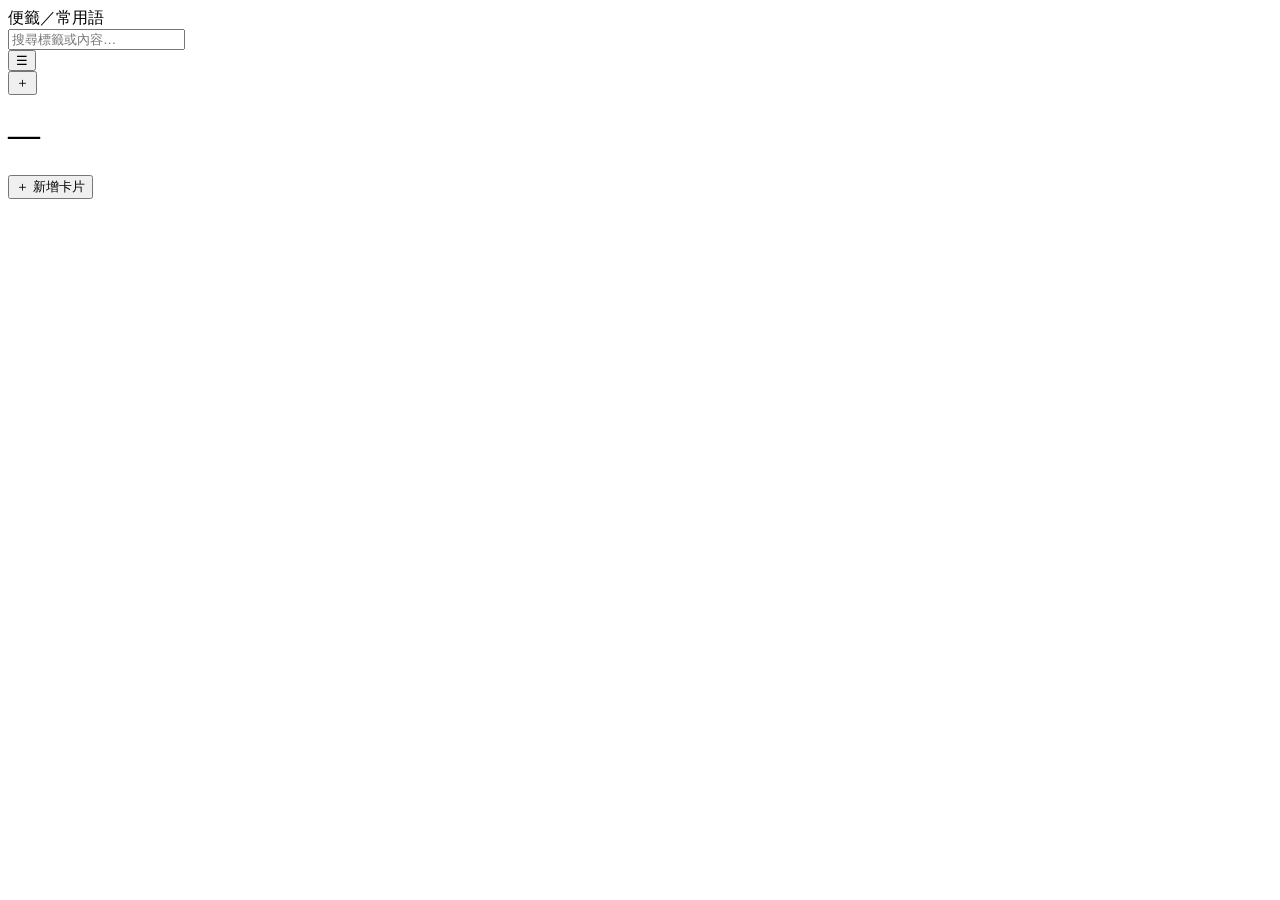
==== index.html @ 1c54cd92 "Upload website homepage" ====
<!DOCTYPE html>
<html lang="zh-Hant">
<head>
<meta charset="UTF-8">
<meta name="viewport" content="width=device-width, initial-scale=1.0">
<title>便籤／常用語工具</title>
<link rel="stylesheet" href="css/style.css">
</head>
<body>

<div id="app">

  <!-- 頂部列 -->
  <header id="topbar">
    <div class="brand" id="appTitle" title="點擊可改名">便籤／常用語</div>
    <input type="search" id="searchBox" placeholder="搜尋標籤或內容…" autocomplete="off">
    <div class="spacer"></div>
    <button class="icon-btn" id="btnMenu" title="選單">☰</button>
  </header>

  <div id="body">

    <!-- 左側分類側欄 -->
    <nav id="sidebar">
      <div id="categoryList"></div>
      <button class="cat-add" id="btnAddCategory" title="新增分類">＋</button>
    </nav>

    <!-- 卡片區 -->
    <main id="content">
      <div id="contentHeader">
        <h1 id="currentCategoryName">—</h1>
        <button class="btn-primary" id="btnAddTab">＋ 新增卡片</button>
      </div>
      <div id="cardGrid"></div>
      <div id="emptyHint" class="empty-hint" hidden>
        這個分類還沒有卡片。點右上角「＋ 新增卡片」開始。
      </div>
    </main>

  </div>
</div>

<!-- 複製成功的浮動提示 -->
<div id="toast" hidden></div>

<!-- 通用彈窗 -->
<div id="modalBackdrop" hidden>
  <div id="modal">
    <div id="modalTitle"></div>
    <div id="modalBody"></div>
    <div id="modalFooter"></div>
  </div>
</div>

<!-- ☰ 選單 -->
<div id="menuPanel" hidden>
  <button data-act="export">匯出資料</button>
  <button data-act="import">匯入資料</button>
  <hr>
  <button data-act="rename">修改標題</button>
  <button data-act="about">關於／說明</button>
</div>

<input type="file" id="importFile" accept=".json,application/json" hidden>

<script src="js/data.js"></script>
<script src="js/vault.js"></script>
<script src="js/clipboard.js"></script>
<script src="js/tabs.js"></script>
<script src="js/app.js"></script>
</body>
</html>
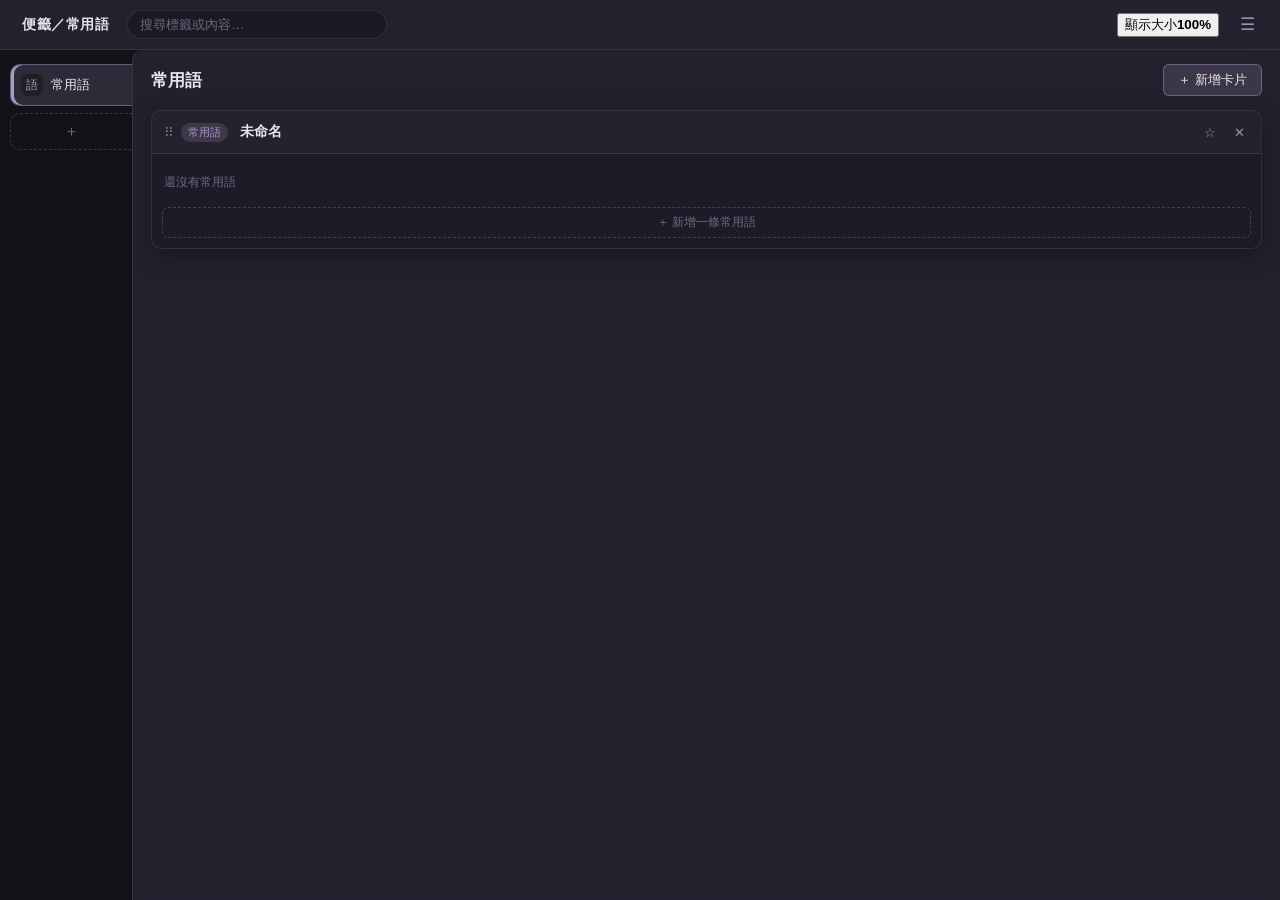
==== commit f92ccd58: "Upload homepage and documentation from 260921b" ====
--- a/index.html
+++ b/index.html
@@ -15,6 +15,10 @@
     <div class="brand" id="appTitle" title="點擊可改名">便籤／常用語</div>
     <input type="search" id="searchBox" placeholder="搜尋標籤或內容…" autocomplete="off">
     <div class="spacer"></div>
+    <!-- 顯示大小：平常只有一顆膠囊，點開才列出級距 -->
+    <button class="zoom-one" id="btnZoom" title="整個畫面的顯示大小">
+      <span>顯示大小</span><b id="zoomVal">100%</b>
+    </button>
     <button class="icon-btn" id="btnMenu" title="選單">☰</button>
   </header>
 
@@ -53,13 +57,25 @@
   </div>
 </div>
 
+<!-- 顯示大小的級距選單 -->
+<div id="zoomPanel" hidden></div>
+
 <!-- ☰ 選單 -->
 <div id="menuPanel" hidden>
   <button data-act="export">匯出資料</button>
   <button data-act="import">匯入資料</button>
   <hr>
+  <button data-act="trash">最近刪除</button>
+  <hr>
+  <button data-act="appearance">外觀</button>
   <button data-act="rename">修改標題</button>
   <button data-act="about">關於／說明</button>
+  <hr>
+  <!-- 瀏覽器儲存空間。收在選單裡：平常不佔畫面，但真的滿了要做的事就在旁邊 -->
+  <div id="menuQuota">
+    <div id="menuQuotaText"></div>
+    <div class="qbar"><div class="qbar-fill" id="menuQuotaFill"></div></div>
+  </div>
 </div>
 
 <input type="file" id="importFile" accept=".json,application/json" hidden>
@@ -68,6 +84,8 @@
 <script src="js/vault.js"></script>
 <script src="js/clipboard.js"></script>
 <script src="js/tabs.js"></script>
+<script src="js/theme.js"></script>
+<script src="js/pip.js"></script>
 <script src="js/app.js"></script>
 </body>
 </html>
--- a/css/style.css
+++ b/css/style.css
@@ -0,0 +1,943 @@
+/* ============================================================
+   便籤／常用語工具 — 樣式
+   沿用桌面版的暗色毛玻璃方向與莫蘭迪薰衣草紫強調色。
+   所有顏色集中在這裡的變數，之後要換色只改這一段就好。
+   ============================================================ */
+
+:root {
+  --bg:            #1b1922;
+  --bg-deep:       #141219;
+  --panel:         rgba(44, 40, 56, 0.72);
+  --panel-solid:   #2c2838;
+  --panel-hover:   rgba(58, 53, 74, 0.85);
+  --border:        rgba(255, 255, 255, 0.09);
+  --border-strong: rgba(255, 255, 255, 0.16);
+
+  --text:          #e8e5ef;
+  --text-dim:      #9a94ab;
+  --text-faint:    #6f6980;
+
+  --accent:        #a99bc9;   /* 莫蘭迪薰衣草紫 */
+  --accent-soft:   rgba(169, 155, 201, 0.18);
+  --accent-line:   rgba(169, 155, 201, 0.45);
+  --danger:        #c98b8b;
+  --ok:            #8fbfa4;
+
+  --radius:        10px;
+  --radius-sm:     6px;
+  --shadow:        0 6px 24px rgba(0, 0, 0, 0.35);
+}
+
+* { box-sizing: border-box; }
+
+/* HTML 的 hidden 屬性只是瀏覽器預設樣式表裡的 display:none，
+   底下任何自己寫的 display 規則都會蓋掉它（例如 #modalBackdrop 的 display:grid），
+   結果就是元素明明有 hidden 卻照樣顯示出來。這條把它拉回來，
+   之後新增元件時也不必再擔心這個坑。 */
+[hidden] { display: none !important; }
+
+html, body {
+  height: 100%;
+  margin: 0;
+  background: var(--bg-deep);
+  color: var(--text);
+  font-family: "Microsoft JhengHei UI", "Microsoft JhengHei", "Segoe UI", system-ui, sans-serif;
+  font-size: 14px;
+  overflow: hidden;
+}
+
+/* 淡淡的漸層底，讓毛玻璃有東西可以透 */
+body::before {
+  content: "";
+  position: fixed;
+  inset: 0;
+  background:
+    radial-gradient(circle at 15% 10%, rgba(169,155,201,0.13), transparent 45%),
+    radial-gradient(circle at 85% 85%, rgba(140,165,190,0.10), transparent 45%),
+    var(--bg);
+  z-index: -1;
+}
+
+#app { height: 100%; display: flex; flex-direction: column; }
+
+/* ---------- 頂部列 ---------- */
+#topbar {
+  display: flex;
+  align-items: center;
+  gap: 12px;
+  padding: 10px 16px;
+  background: var(--panel);
+  backdrop-filter: blur(14px);
+  -webkit-backdrop-filter: blur(14px);
+  border-bottom: 1px solid var(--border);
+  flex: 0 0 auto;
+}
+
+.brand {
+  font-weight: 600;
+  letter-spacing: 0.5px;
+  cursor: pointer;
+  padding: 3px 6px;
+  border-radius: var(--radius-sm);
+}
+.brand:hover { background: var(--accent-soft); }
+
+.spacer { flex: 1; }
+
+#searchBox {
+  width: 260px;
+  padding: 6px 12px;
+  border-radius: 999px;
+  border: 1px solid var(--border);
+  background: rgba(0,0,0,0.22);
+  color: var(--text);
+  outline: none;
+}
+#searchBox:focus { border-color: var(--accent-line); }
+#searchBox::placeholder { color: var(--text-faint); }
+
+.icon-btn {
+  background: transparent;
+  border: none;
+  color: var(--text-dim);
+  font-size: 17px;
+  cursor: pointer;
+  padding: 4px 9px;
+  border-radius: var(--radius-sm);
+}
+.icon-btn:hover { background: var(--accent-soft); color: var(--text); }
+
+/* ---------- 主體 ---------- */
+#body { flex: 1; display: flex; min-height: 0; }
+
+/* ---------- 側欄 ---------- */
+#sidebar {
+  width: 132px;
+  flex: 0 0 132px;
+  padding: 14px 0 14px 10px;
+  display: flex;
+  flex-direction: column;
+  gap: 7px;
+  overflow-y: auto;
+}
+
+/* 分類貼紙：只有左側圓角，沿用桌面版的視覺語言 */
+.cat {
+  display: flex;
+  align-items: center;
+  gap: 8px;
+  padding: 9px 10px;
+  background: var(--panel);
+  border: 1px solid var(--border);
+  border-right: none;
+  border-radius: var(--radius) 0 0 var(--radius);
+  cursor: pointer;
+  user-select: none;
+  color: var(--text-dim);
+  position: relative;
+}
+.cat:hover { background: var(--panel-hover); color: var(--text); }
+.cat.active {
+  background: var(--accent-soft);
+  border-color: var(--accent-line);
+  border-right: none;
+  color: var(--text);
+  box-shadow: inset 3px 0 0 var(--accent);
+}
+.cat .short {
+  width: 22px; height: 22px;
+  flex: 0 0 22px;
+  display: grid; place-items: center;
+  background: rgba(0,0,0,0.28);
+  border-radius: var(--radius-sm);
+  font-size: 12px;
+  color: var(--accent);
+}
+.cat .name {
+  flex: 1;
+  white-space: nowrap;
+  overflow: hidden;
+  text-overflow: ellipsis;
+  font-size: 13px;
+}
+.cat .more {
+  opacity: 0;
+  color: var(--text-faint);
+  padding: 0 2px;
+  font-size: 15px;
+}
+.cat:hover .more { opacity: 1; }
+.cat.dragging { opacity: 0.4; }
+.cat.drop-target { box-shadow: inset 0 3px 0 var(--accent); }
+
+.cat-add {
+  margin-right: 0;
+  padding: 8px;
+  background: transparent;
+  border: 1px dashed var(--border-strong);
+  border-right: none;
+  border-radius: var(--radius) 0 0 var(--radius);
+  color: var(--text-faint);
+  cursor: pointer;
+  font-size: 15px;
+}
+.cat-add:hover { color: var(--accent); border-color: var(--accent-line); }
+
+/* ---------- 內容區 ---------- */
+#content {
+  flex: 1;
+  min-width: 0;
+  padding: 14px 18px 24px;
+  overflow-y: auto;
+  background: var(--panel);
+  backdrop-filter: blur(10px);
+  -webkit-backdrop-filter: blur(10px);
+  border-left: 1px solid var(--border);
+  border-top-left-radius: var(--radius);
+}
+
+#contentHeader {
+  display: flex;
+  align-items: center;
+  gap: 14px;
+  margin-bottom: 14px;
+}
+#currentCategoryName {
+  font-size: 17px;
+  font-weight: 600;
+  margin: 0;
+  flex: 1;
+}
+
+.btn-primary {
+  background: var(--accent-soft);
+  border: 1px solid var(--accent-line);
+  color: var(--text);
+  padding: 6px 14px;
+  border-radius: var(--radius-sm);
+  cursor: pointer;
+  font-size: 13px;
+}
+.btn-primary:hover { background: rgba(169,155,201,0.3); }
+
+.btn-plain {
+  background: transparent;
+  border: 1px solid var(--border-strong);
+  color: var(--text-dim);
+  padding: 6px 14px;
+  border-radius: var(--radius-sm);
+  cursor: pointer;
+  font-size: 13px;
+}
+.btn-plain:hover { color: var(--text); border-color: var(--accent-line); }
+
+.btn-danger {
+  background: rgba(201,139,139,0.15);
+  border: 1px solid rgba(201,139,139,0.4);
+  color: #e0b3b3;
+  padding: 6px 14px;
+  border-radius: var(--radius-sm);
+  cursor: pointer;
+  font-size: 13px;
+}
+.btn-danger:hover { background: rgba(201,139,139,0.28); }
+
+.empty-hint {
+  color: var(--text-faint);
+  padding: 40px 0;
+  text-align: center;
+}
+
+/* ---------- 卡片網格 ---------- */
+#cardGrid {
+  display: grid;
+  grid-template-columns: repeat(auto-fill, minmax(330px, 1fr));
+  gap: 14px;
+  align-items: start;
+}
+
+.card {
+  background: rgba(30, 27, 39, 0.72);
+  border: 1px solid var(--border);
+  border-radius: var(--radius);
+  overflow: hidden;
+  box-shadow: var(--shadow);
+}
+.card-head {
+  display: flex;
+  align-items: center;
+  gap: 6px;
+  padding: 8px 10px;
+  border-bottom: 1px solid var(--border);
+  background: rgba(255,255,255,0.03);
+}
+.card-type {
+  font-size: 11px;
+  color: var(--accent);
+  background: var(--accent-soft);
+  padding: 2px 7px;
+  border-radius: 999px;
+  flex: 0 0 auto;
+}
+.card-title {
+  flex: 1;
+  font-weight: 600;
+  font-size: 13.5px;
+  padding: 2px 4px;
+  border-radius: 4px;
+  cursor: text;
+  white-space: nowrap;
+  overflow: hidden;
+  text-overflow: ellipsis;
+}
+.card-title:hover { background: rgba(255,255,255,0.06); }
+.card-head .icon-btn { font-size: 13px; padding: 2px 6px; }
+.card-body { padding: 10px; }
+
+/* 看起來像文字，點下去就能改 */
+.editable {
+  padding: 4px 6px;
+  border-radius: 4px;
+  cursor: text;
+  white-space: pre-wrap;
+  word-break: break-word;
+  min-height: 20px;
+}
+.editable:hover { background: rgba(255,255,255,0.06); }
+.editable.placeholder { color: var(--text-faint); }
+
+textarea.inline-edit, input.inline-edit {
+  width: 100%;
+  background: rgba(0,0,0,0.3);
+  border: 1px solid var(--accent-line);
+  border-radius: 4px;
+  color: var(--text);
+  padding: 4px 6px;
+  font: inherit;
+  outline: none;
+  resize: vertical;
+}
+
+/* ---------- 常用語：試算表式版面 ---------- */
+
+/* 常用語卡片橫跨整個網格，內容才有地方完整呈現 */
+.card-wide { grid-column: 1 / -1; }
+
+/* 標題列與資料列共用同一組欄寬定義。
+   原本兩邊各自用 flex 搭 flex-basis，只要有一邊的 border 或 padding 差一點點
+   欄位就會對不齊；改成 grid 之後對齊是版面規則保證的，不靠兩邊寫得一模一樣。 */
+.qp-head,
+.qp-row {
+  display: grid;
+  grid-template-columns: 18px 54px 200px 1fr 90px;
+  gap: 12px;
+  align-items: start;
+  padding: 8px 10px;
+  border: 1px solid transparent;
+}
+
+.qp-head {
+  font-size: 11px;
+  color: var(--text-faint);
+  border-bottom-color: var(--border);
+  padding-bottom: 6px;
+  margin-bottom: 2px;
+  cursor: default;
+}
+
+.qp-row {
+  border-radius: var(--radius-sm);
+  border-bottom-color: var(--border);
+  cursor: pointer;
+  transition: background 0.12s;
+}
+.qp-row:hover { background: rgba(255,255,255,0.055); border-color: var(--border); }
+.qp-row.copied {
+  background: rgba(143,191,164,0.22);
+  border-color: rgba(143,191,164,0.5);
+}
+
+/* 標籤欄：固定寬度，像試算表的 A 欄 */
+.qp-label {
+  font-size: 13px;
+  font-weight: 600;
+  color: var(--text);
+  word-break: break-word;
+  border-right: 1px solid var(--border);
+  padding-right: 12px;
+}
+.qp-head .qp-label { font-weight: 400; font-size: 11px; color: var(--text-faint); }
+
+/* 內容欄：吃掉剩下的全部寬度 */
+.qp-content {
+  min-width: 0;
+  font-size: 13px;
+  color: var(--text-dim);
+  white-space: pre-wrap;
+  word-break: break-word;
+  line-height: 1.6;
+  max-height: 3.2em;      /* 大約兩行，超出的部分用展開鈕看 */
+  overflow: hidden;
+}
+.qp-head .qp-content { font-size: 11px; color: var(--text-faint); max-height: none; }
+.qp-row.expanded .qp-content { max-height: none; }
+
+.qp-label.placeholder,
+.qp-content.placeholder { color: var(--text-faint); font-weight: 400; }
+
+.qp-actions,
+.qp-actions-space {
+  display: flex;
+  justify-content: flex-end;
+  gap: 2px;
+}
+
+.row-hint {
+  color: var(--text-faint);
+  padding: 10px 2px;
+  font-size: 12px;
+}
+
+.row-add {
+  width: 100%;
+  margin-top: 6px;
+  padding: 6px;
+  background: transparent;
+  border: 1px dashed var(--border-strong);
+  border-radius: var(--radius-sm);
+  color: var(--text-faint);
+  cursor: pointer;
+  font-size: 12px;
+}
+.row-add:hover { color: var(--accent); border-color: var(--accent-line); }
+
+/* ---------- 待辦 ---------- */
+.todo-row { display: flex; align-items: flex-start; gap: 8px; padding: 4px 2px; }
+.todo-row input[type=checkbox] { margin-top: 4px; accent-color: var(--accent); }
+.todo-row .editable { flex: 1; }
+.todo-row.done .editable { text-decoration: line-through; color: var(--text-faint); }
+
+/* ---------- 連結 ---------- */
+.link-row { display: flex; align-items: center; gap: 8px; padding: 4px 2px; }
+.link-row a {
+  color: var(--accent);
+  text-decoration: none;
+  flex: 1;
+  overflow: hidden;
+  text-overflow: ellipsis;
+  white-space: nowrap;
+}
+.link-row a:hover { text-decoration: underline; }
+
+/* 刪除鈕：平常不搶眼，滑過才轉紅，降低誤點機率 */
+.icon-btn.danger-btn:hover {
+  background: rgba(201,139,139,0.2);
+  color: #e6bcbc;
+}
+
+.date-picker {
+  width: 100%;
+  margin-top: 10px;
+  padding: 5px 8px;
+  background: rgba(0,0,0,0.3);
+  border: 1px solid var(--border-strong);
+  border-radius: var(--radius-sm);
+  color: var(--text);
+  font: inherit;
+  outline: none;
+}
+.date-picker:focus { border-color: var(--accent-line); }
+
+/* ---------- 倒數 ---------- */
+.countdown-days {
+  font-size: 26px;
+  font-weight: 700;
+  color: var(--accent);
+  text-align: center;
+  padding: 6px 0;
+}
+.countdown-days small { font-size: 12px; color: var(--text-dim); font-weight: 400; }
+.countdown-date { text-align: center; color: var(--text-dim); font-size: 12px; }
+.countdown-days.overdue { color: var(--danger); }
+
+/* ---------- 提示 ---------- */
+#toast {
+  position: fixed;
+  bottom: 26px;
+  left: 50%;
+  transform: translateX(-50%);
+  background: rgba(20, 18, 25, 0.95);
+  border: 1px solid var(--accent-line);
+  color: var(--text);
+  padding: 9px 20px;
+  border-radius: 999px;
+  box-shadow: var(--shadow);
+  z-index: 300;
+  font-size: 13px;
+}
+#toast.err { border-color: rgba(201,139,139,0.6); color: #e6bcbc; }
+
+/* ---------- 彈窗 ---------- */
+#modalBackdrop {
+  position: fixed;
+  inset: 0;
+  background: rgba(0,0,0,0.55);
+  display: grid;
+  place-items: center;
+  z-index: 200;
+}
+#modal {
+  width: min(440px, 90vw);
+  background: var(--panel-solid);
+  border: 1px solid var(--border-strong);
+  border-radius: var(--radius);
+  box-shadow: var(--shadow);
+  overflow: hidden;
+}
+#modalTitle {
+  padding: 13px 16px;
+  font-weight: 600;
+  border-bottom: 1px solid var(--border);
+}
+#modalBody { padding: 16px; }
+#modalBody label { display: block; margin-bottom: 5px; color: var(--text-dim); font-size: 12.5px; }
+/* 用排除法而不是逐一列出型別：原本只列 text/date/url，
+   漏掉 password 導致私人卡片的密碼欄完全沒吃到樣式（縮成預設窄框、
+   沒有下緣，又被 .field-hint 的負 margin 蓋住）。
+   只有 checkbox / radio / file 需要保留瀏覽器原生外觀。 */
+#modalBody input:not([type=checkbox]):not([type=radio]):not([type=file]),
+#modalBody textarea {
+  width: 100%;
+  padding: 7px 10px;
+  background: rgba(0,0,0,0.3);
+  border: 1px solid var(--border-strong);
+  border-radius: var(--radius-sm);
+  color: var(--text);
+  font: inherit;
+  outline: none;
+  margin-bottom: 12px;
+}
+#modalBody input:focus, #modalBody textarea:focus { border-color: var(--accent-line); }
+#modalFooter {
+  padding: 12px 16px;
+  display: flex;
+  justify-content: flex-end;
+  gap: 8px;
+  border-top: 1px solid var(--border);
+}
+
+.type-grid { display: grid; grid-template-columns: 1fr 1fr; gap: 8px; }
+.type-opt {
+  padding: 12px 10px;
+  background: rgba(0,0,0,0.22);
+  border: 1px solid var(--border-strong);
+  border-radius: var(--radius-sm);
+  cursor: pointer;
+  text-align: left;
+  color: var(--text);
+}
+.type-opt:hover { border-color: var(--accent-line); background: var(--accent-soft); }
+.type-opt small { display: block; color: var(--text-faint); font-size: 11px; margin-top: 3px; }
+.type-opt[disabled] { opacity: 0.4; cursor: not-allowed; }
+
+/* ---------- ☰ 選單 ---------- */
+#menuPanel {
+  position: fixed;
+  top: 46px;
+  right: 14px;
+  background: var(--panel-solid);
+  border: 1px solid var(--border-strong);
+  border-radius: var(--radius-sm);
+  box-shadow: var(--shadow);
+  z-index: 250;
+  padding: 5px;
+  min-width: 150px;
+}
+#menuPanel button {
+  display: block;
+  width: 100%;
+  text-align: left;
+  background: transparent;
+  border: none;
+  color: var(--text);
+  padding: 8px 12px;
+  border-radius: 4px;
+  cursor: pointer;
+  font: inherit;
+}
+#menuPanel button:hover { background: var(--accent-soft); }
+#menuPanel hr { border: none; border-top: 1px solid var(--border); margin: 4px 0; }
+
+/* ---------- 捲軸 ---------- */
+::-webkit-scrollbar { width: 9px; height: 9px; }
+::-webkit-scrollbar-track { background: transparent; }
+::-webkit-scrollbar-thumb { background: rgba(255,255,255,0.12); border-radius: 999px; }
+::-webkit-scrollbar-thumb:hover { background: rgba(169,155,201,0.4); }
+
+/* 搜尋命中 */
+mark { background: rgba(169,155,201,0.45); color: var(--text); border-radius: 2px; }
+
+/* ============================================================
+   v2.2 新增：拖曳把手、釘選、複製鍵欄位
+   ============================================================ */
+
+.drag-handle {
+  flex: 0 0 auto;
+  color: var(--text-faint);
+  cursor: grab;
+  padding: 0 2px;
+  font-size: 13px;
+  letter-spacing: -1px;
+  user-select: none;
+}
+.drag-handle:hover { color: var(--accent); }
+.drag-handle:active { cursor: grabbing; }
+
+.card.dragging { opacity: 0.35; }
+.card.drop-target { outline: 2px solid var(--accent); outline-offset: 2px; }
+
+/* 釘選的卡片給一條左邊框，掃一眼就知道哪些是固定在上面的 */
+.card.pinned { border-left: 2px solid var(--accent); }
+.icon-btn.pin-on { color: var(--accent); }
+
+/* 複製鍵欄位：比原本的序號寬，要塞得下 Alt+A */
+.qp-index {
+  height: 20px;
+  justify-self: start;
+  padding: 0 7px;
+  display: grid; place-items: center;
+  font-size: 10.5px;
+  color: var(--accent);
+  background: rgba(0,0,0,0.3);
+  border: 1px solid var(--border);
+  border-radius: 4px;
+  margin-top: 1px;
+  white-space: nowrap;
+}
+.qp-index.unset { background: transparent; border-color: transparent; }
+.qp-head .qp-index {
+  background: transparent;
+  border-color: transparent;
+  color: var(--text-faint);
+  font-size: 11px;
+  padding: 0;
+}
+
+/* 複製鍵錄製 */
+.key-bar { display: flex; gap: 8px; align-items: center; margin-bottom: 6px; }
+.key-box {
+  flex: 1;
+  padding: 7px 10px;
+  background: rgba(0,0,0,0.3);
+  border: 1px solid var(--border-strong);
+  border-radius: var(--radius-sm);
+  color: var(--accent);
+  cursor: pointer;
+  font-size: 13px;
+  text-align: center;
+}
+.key-box:hover { border-color: var(--accent-line); }
+.key-box.unset { color: var(--text-faint); }
+.key-box.recording {
+  border-color: var(--accent);
+  background: var(--accent-soft);
+  color: var(--text);
+}
+.key-err {
+  color: #e0b3b3;
+  font-size: 12px;
+  line-height: 1.6;
+  margin-bottom: 10px;
+}
+
+/* ============================================================
+   v2.3 新增：連結收藏的批次開啟
+   ============================================================ */
+
+.link-bar {
+  display: flex;
+  align-items: center;
+  gap: 8px;
+  padding-bottom: 8px;
+  margin-bottom: 6px;
+  border-bottom: 1px solid var(--border);
+}
+.link-bar .spacer { flex: 1; }
+
+.link-mini {
+  background: transparent;
+  border: 1px solid var(--border-strong);
+  color: var(--text-dim);
+  padding: 3px 10px;
+  border-radius: var(--radius-sm);
+  cursor: pointer;
+  font-size: 12px;
+}
+.link-mini:hover { color: var(--text); border-color: var(--accent-line); }
+
+.link-open { font-size: 12px; padding: 4px 12px; }
+.link-open:disabled { opacity: 0.4; cursor: not-allowed; }
+
+.link-check { accent-color: var(--accent); flex: 0 0 auto; cursor: pointer; }
+
+.link-badge {
+  flex: 0 0 auto;
+  font-size: 10.5px;
+  color: var(--text-faint);
+  background: rgba(0,0,0,0.25);
+  border-radius: 999px;
+  padding: 2px 8px;
+  white-space: nowrap;
+}
+.link-badge.warn { color: #e0b3b3; background: rgba(201,139,139,0.15); }
+
+.field-hint {
+  color: var(--text-faint);
+  font-size: 11.5px;
+  line-height: 1.6;
+  margin: -6px 0 12px;
+}
+
+/* ============================================================
+   v2.5：倒數提醒補強
+   ============================================================ */
+
+.countdown-days.soon { color: #d9b98c; }   /* 三天內：琥珀色預警 */
+
+.countdown-divider {
+  margin: 14px 0 6px;
+  padding-top: 10px;
+  border-top: 1px solid var(--border);
+  color: var(--text-faint);
+  font-size: 11px;
+}
+
+/* 整個欄位都可點，不是只有右邊那顆小日曆圖示 */
+.date-picker { cursor: pointer; }
+.date-picker:hover { border-color: var(--accent-line); }
+.date-picker::-webkit-calendar-picker-indicator {
+  cursor: pointer;
+  filter: invert(0.7);
+}
+
+
+/* ============================================================
+   v2.6：常用語列的拖曳把手、動作鈕尺寸統一
+   ============================================================ */
+
+.qp-grip {
+  color: var(--text-faint);
+  cursor: grab;
+  font-size: 12px;
+  line-height: 20px;
+  letter-spacing: -1px;
+  user-select: none;
+  opacity: 0;
+  text-align: center;
+}
+.qp-row:hover .qp-grip { opacity: 1; }
+.qp-grip:hover { color: var(--accent); }
+.qp-grip:active { cursor: grabbing; }
+
+.qp-row.dragging { opacity: 0.35; }
+.qp-row.row-drop-target { box-shadow: inset 0 2px 0 var(--accent); }
+
+/* 展開鈕與鉛筆、✕ 的字面大小差異很大（⌄ 之類的符號在多數字型裡偏小），
+   統一給固定尺寸的方框並置中，讓三顆看起來一樣大、也對得齊 */
+.qp-actions .icon-btn {
+  width: 24px;
+  height: 22px;
+  padding: 0;
+  display: grid;
+  place-items: center;
+  font-size: 12px;
+  line-height: 1;
+}
+
+/* ============================================================
+   v2.8：說明鈕
+   ------------------------------------------------------------
+   ⓘ 這類「圈起來的字」字元在不同字型底下大小、粗細、垂直位置差很多，
+   常常糊成一團。改成自己畫一個圓框放普通字元，外觀就穩定了。
+   ============================================================ */
+
+.icon-btn.help-btn {
+  width: 17px;
+  height: 17px;
+  padding: 0;
+  display: grid;
+  place-items: center;
+  border: 1px solid var(--border-strong);
+  border-radius: 50%;
+  color: var(--text-faint);
+  font-size: 11px;
+  line-height: 1;
+  font-weight: 600;
+}
+.icon-btn.help-btn:hover {
+  color: var(--accent);
+  border-color: var(--accent-line);
+  background: var(--accent-soft);
+}
+
+/* ============================================================
+   v3.0：私人卡片
+   ============================================================ */
+
+.card-type-editable { cursor: text; }
+.card-type-editable:hover { background: rgba(169,155,201,0.3); }
+
+.locked-body {
+  padding: 22px 16px;
+  text-align: center;
+}
+.locked-icon { color: var(--text-faint); line-height: 1; }
+.locked-text {
+  font-size: 13px;
+  color: var(--text-dim);
+  margin: 10px 0 14px;
+}
+
+/* ---- 單筆項目 ---- */
+
+.pv-row {
+  border: 1px solid var(--border);
+  border-radius: var(--radius-sm);
+  padding: 9px 10px;
+  margin-bottom: 8px;
+  background: rgba(255,255,255,0.025);
+}
+.pv-head {
+  display: flex;
+  align-items: center;
+  gap: 4px;
+  margin-bottom: 6px;
+}
+/* 摺疊時沒有下方內容，留著 margin 會讓列高多出一截 */
+.pv-head.collapsed { margin-bottom: 0; }
+
+.pv-tri {
+  width: 18px;
+  font-size: 10px;
+  color: var(--text-faint);
+}
+
+.pv-memo-actions {
+  display: flex;
+  justify-content: flex-end;
+  margin-top: 4px;
+}
+.pv-memo-actions .icon-btn { width: 24px; height: 22px; padding: 0; }
+
+/* 型別二選一。做成一整條分段控制，不用兩顆分開的按鈕，
+   讓「只能選一個」在視覺上就講清楚 */
+.kind-seg {
+  display: flex;
+  border: 1px solid var(--border-strong);
+  border-radius: var(--radius-sm);
+  overflow: hidden;
+  margin-bottom: 12px;
+}
+.kind-seg button {
+  flex: 1;
+  padding: 6px 0;
+  background: none;
+  border: none;
+  border-right: 1px solid var(--border);
+  color: var(--text-dim);
+  font: inherit;
+  font-size: 12.5px;
+  cursor: pointer;
+}
+.kind-seg button:last-child { border-right: none; }
+.kind-seg button:hover { background: var(--panel-hover); }
+.kind-seg button.on {
+  background: var(--accent-soft);
+  color: var(--accent);
+}
+.pv-name {
+  flex: 1;
+  font-size: 13px;
+  font-weight: 600;
+  overflow: hidden;
+  text-overflow: ellipsis;
+  white-space: nowrap;
+}
+.pv-head .icon-btn,
+.pv-field .icon-btn {
+  width: 24px;
+  height: 22px;
+  padding: 0;
+  display: grid;
+  place-items: center;
+  font-size: 12px;
+  line-height: 1;
+  flex: 0 0 auto;
+}
+
+.pv-field {
+  display: flex;
+  align-items: center;
+  gap: 6px;
+  padding: 3px 0;
+}
+.pv-label {
+  flex: 0 0 34px;
+  font-size: 11px;
+  color: var(--text-faint);
+}
+.pv-value {
+  flex: 1;
+  min-width: 0;
+  font-size: 12.5px;
+  color: var(--text-dim);
+  overflow: hidden;
+  text-overflow: ellipsis;
+  white-space: nowrap;
+}
+.pv-value.secret { letter-spacing: 2px; color: var(--text-faint); }
+
+.pv-note {
+  font-size: 11.5px;
+  color: var(--text-faint);
+  white-space: pre-wrap;
+  word-break: break-word;
+  margin-top: 5px;
+  padding-top: 5px;
+  border-top: 1px solid var(--border);
+}
+
+/* ---- 復原金鑰 ---- */
+
+.recovery-key {
+  font-family: Consolas, "Courier New", monospace;
+  font-size: 15px;
+  letter-spacing: 1px;
+  text-align: center;
+  color: var(--accent);
+  background: rgba(0,0,0,0.32);
+  border: 1px solid var(--accent-line);
+  border-radius: var(--radius-sm);
+  padding: 14px 10px;
+  margin-bottom: 10px;
+  word-break: break-all;
+}
+
+.modal-links {
+  display: flex;
+  justify-content: flex-end;
+  gap: 14px;
+  margin-top: -4px;
+}
+.link-btn {
+  background: none;
+  border: none;
+  color: var(--text-dim);
+  font: inherit;
+  font-size: 12px;
+  cursor: pointer;
+  padding: 2px;
+  text-decoration: underline;
+}
+.link-btn:hover { color: var(--accent); }
+.link-btn.danger:hover { color: #e0b3b3; }
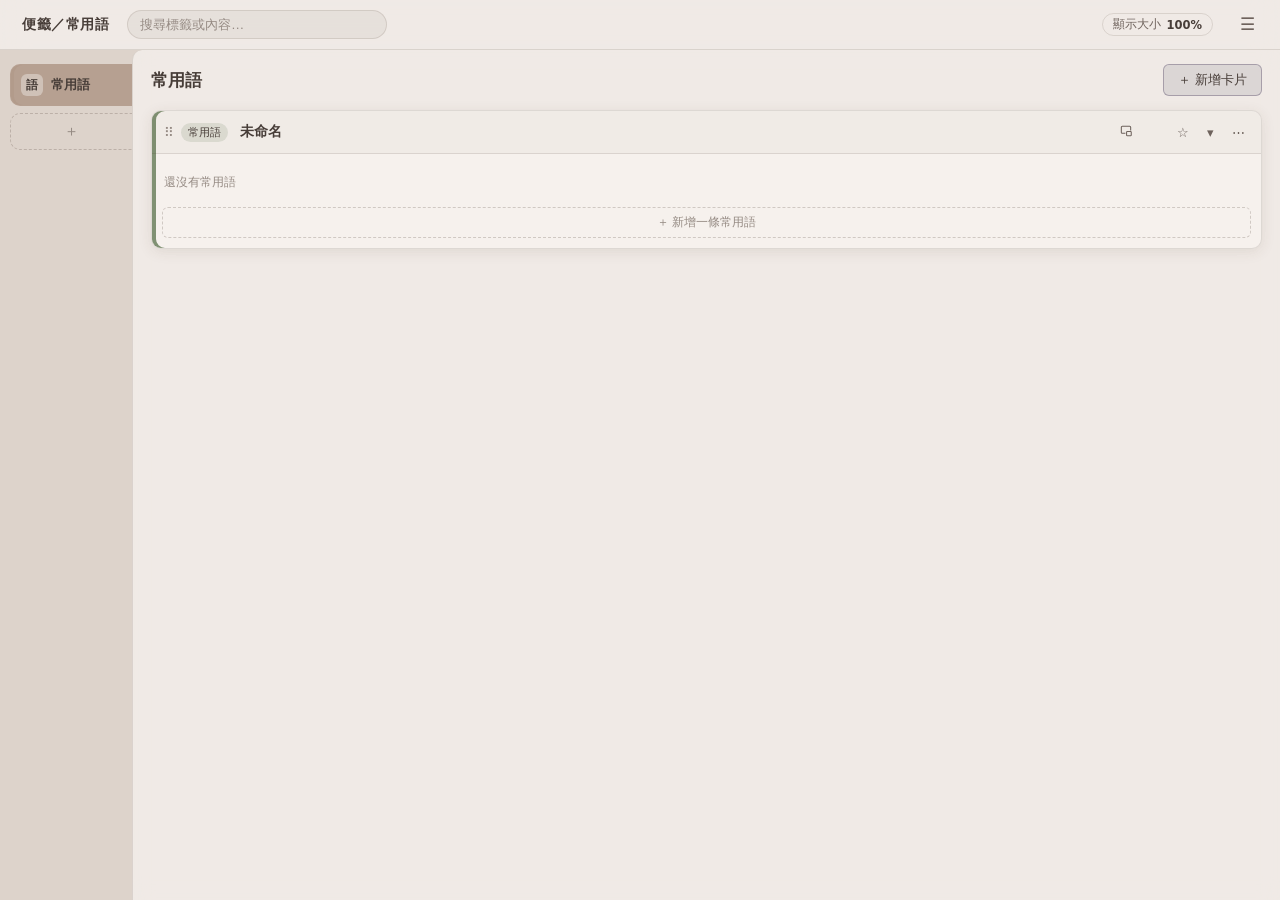
==== commit 92edb5d9: "Update initial page theme from 260921c" ====
--- a/index.html
+++ b/index.html
@@ -1,5 +1,9 @@
 <!DOCTYPE html>
-<html lang="zh-Hant">
+<!-- data-theme 先寫在這裡，讓預設的亮色在樣式表套用的當下就生效。
+     樣式表的 :root 是暗色、亮色是覆寫上去的，少了這一行，每次開啟會先
+     出現一格畫面的暗色再跳成亮色（JS 要等全部檔案載完才套主題）。
+     使用者存過的設定仍然以資料為準，app.js 的 applyTheme() 會覆寫這裡。 -->
+<html lang="zh-Hant" data-theme="light">
 <head>
 <meta charset="UTF-8">
 <meta name="viewport" content="width=device-width, initial-scale=1.0">
--- a/css/style.css
+++ b/css/style.css
@@ -5,27 +5,173 @@
    ============================================================ */
 
 :root {
-  --bg:            #1b1922;
-  --bg-deep:       #141219;
-  --panel:         rgba(44, 40, 56, 0.72);
-  --panel-solid:   #2c2838;
-  --panel-hover:   rgba(58, 53, 74, 0.85);
-  --border:        rgba(255, 255, 255, 0.09);
-  --border-strong: rgba(255, 255, 255, 0.16);
-
-  --text:          #e8e5ef;
-  --text-dim:      #9a94ab;
-  --text-faint:    #6f6980;
-
-  --accent:        #a99bc9;   /* 莫蘭迪薰衣草紫 */
-  --accent-soft:   rgba(169, 155, 201, 0.18);
-  --accent-line:   rgba(169, 155, 201, 0.45);
+  /* ---- 暗色（v4.8）----------------------------------------------------
+     底色、面板、文字三色由使用者在自訂配色裡調好後指定為預設：
+       底色 #58587e、面板 #242938、文字 #ffffff
+     其餘深淺（側欄後方、卡片底、滑過、提示框、次要與提示文字）是用
+     theme.js 同一套規則從這三色算出來再寫死在這裡，所以跟他當時在
+     面板裡看到的畫面一模一樣。強調色、色票、光暈維持薰衣草夜 II。
+     特色：底色比面板亮，側欄後方會比卡片區亮。                          */
+  color-scheme: dark;
+
+  --bg:            #58587e;
+  --bg-deep:       #40405c;
+  --panel:         rgba(36, 41, 56, 0.72);   /* #242938 */
+  --panel-solid:   #242938;
+  --panel-hover:   rgba(58, 62, 76, 0.85);
+  --border:        rgba(255, 255, 255, 0.13);
+  --border-strong: rgba(255, 255, 255, 0.18);
+
+  --text:          #ffffff;   /* 對卡片底色 8.8:1 */
+  --text-dim:      #c8c8d1;
+  --text-faint:    #9899a9;
+
+  --accent:        #c3b3e6;   /* 薰衣草紫 */
+  --accent-soft:   rgba(195, 179, 230, 0.30);
+  --accent-line:   rgba(195, 179, 230, 0.70);
   --danger:        #c98b8b;
   --ok:            #8fbfa4;
 
+  /* raise / sink 是方向性的顏色：暗底往亮疊、亮底往暗疊。
+     寫死 rgba(255,255,255,x) 的話換成亮底就整個消失，所以一定要走變數。 */
+  --raise-xs:      rgba(255,255,255,0.045);  /* 卡片底、列底的微亮 */
+  --raise-sm:      rgba(255,255,255,0.075);  /* hover 底色、中性小圓標 */
+  --raise-md:      rgba(255,255,255,0.12);   /* 捲軸拉桿 */
+
+  --sink-soft:     rgba(0,0,0,0.22);         /* 內縮區塊的底 */
+  --sink-strong:   rgba(0,0,0,0.28);
+  --field-bg:      rgba(0,0,0,0.30);         /* 輸入框 */
+  --overlay:       rgba(0,0,0,0.55);         /* 彈窗遮罩 */
+
+  --panel-alt:     rgba(78, 79, 112, 0.72);  /* 卡片等次要面板 */
+  --toast-bg:      rgba(66, 66, 95, 0.95);
+
+  --accent-hover:  rgba(195, 179, 230, 0.42);
+  --accent-mark:   rgba(195, 179, 230, 0.45); /* 搜尋命中的螢光 */
+  --accent-glow:   rgba(195, 179, 230, 0.13); /* 背景光暈 */
+  --glow-2:        rgba(140, 165, 190, 0.10);
+
+  --danger-soft:   rgba(201, 139, 139, 0.15);
+  --danger-fill:   rgba(201, 139, 139, 0.20);
+  --danger-hover:  rgba(201, 139, 139, 0.28);
+  --danger-line:   rgba(201, 139, 139, 0.40);
+  --danger-line-strong: rgba(201, 139, 139, 0.60);
+  --danger-text:   #e0b3b3;
+  --danger-text-strong: #e6bcbc;
+
+  --ok-soft:       rgba(143, 191, 164, 0.22);
+  --ok-line:       rgba(143, 191, 164, 0.50);
+  --warn:          #d9b98c;                  /* 倒數三天內的琥珀預警 */
+
+  --shadow:        0 6px 24px rgba(0, 0, 0, 0.35);
+  --picker-icon:   invert(0.7);              /* 日期欄的日曆小圖示：暗底要反白 */
+
+  /* ---- 色票（v4.7）----------------------------------------------------
+     卡片與分類貼紙共用。寫成 R,G,B 三個數字，才能在不同地方配不同透明度：
+     rgb(var(--c-x)) 是實色，rgba(var(--c-x), 0.2) 是淡底。
+     暗色版本統一調到對卡片底色約 7:1，米色、粉色才不會亮成白色；
+     可可刻意比較深（約 5:1），否則會跟奶茶褐撞成同一個顏色。          */
+  --c-green:  150, 178, 128;
+  --c-teal:   142, 177, 170;   /* #8eb1aa。v4.8 亮色的青換掉了，暗色維持原樣（使用者喜歡暗色版） */
+  --c-blue:   153, 170, 194;
+  --c-pink:   199, 161, 162;
+  --c-tea:    191, 165, 148;
+  --c-cocoa:  167, 136, 127;
+
+  /* 各處上色的濃淡。亮暗主題的最佳值不同，所以也是變數 */
+  --tint-badge-line: 0.22;   /* 細線版：小圓標底 */
+  --tint-head-full:  0.16;   /* 滿版：標題列底 */
+  --tint-badge-full: 0.30;   /* 滿版：小圓標底 */
+  --tint-cat:        0.16;   /* 分類貼紙 */
+  --tint-cat-on:     0.34;   /* 目前選中的分類貼紙 */
+
+  --cat-on-neutral:      195, 179, 230;   /* 沒設顏色的分類被選中時：跟強調色相同 */
+  --cat-on-neutral-a:    0.30;
+  --cat-on-neutral-line: 0.70;
+  --cat-on-neutral-short: var(--sink-strong);   /* 選中時代表字的底 */
+
   --radius:        10px;
   --radius-sm:     6px;
-  --shadow:        0 6px 24px rgba(0, 0, 0, 0.35);
+}
+
+/* ---- 亮色：奶茶（v4.7）--------------------------------------------------
+   原本規劃的莫蘭迪亮色，面板色 #fdf9ee 的色相落在 44°（黃色區）、彩度 79%，
+   只是因為很亮才看起來接近白色；內容區、卡片疊兩層之後明顯偏黃。
+   奶茶版把中性色的色相移到 20～27°（紅褐色區），彩度壓在 32% 以下。
+   強調色維持藕紫；色邊都在卡片底色上 3:1 以上（可可 4.3:1）。            */
+:root[data-theme="light"] {
+  color-scheme: light;
+
+  --bg:            #e9e1db;
+  --bg-deep:       #ddd3cb;   /* 側欄後方。太深的話側欄一整條會像髒污 */
+  --panel:         rgba(247, 243, 240, 0.72);
+  --panel-solid:   #f9f6f3;
+  --panel-hover:   rgba(252, 250, 248, 0.92);
+  --border:        rgba(60, 40, 30, 0.12);
+  --border-strong: rgba(60, 40, 30, 0.20);
+
+  --text:          #473d38;   /* 對卡片底色 9.4:1 */
+  --text-dim:      #6e625c;   /* 5.3:1 */
+  --text-faint:    #958a83;   /* 3.0:1，只用在提示文字 */
+
+  --accent:        #655c74;   /* 藕紫壓深，5.6:1 */
+  --accent-soft:   rgba(101, 92, 116, 0.14);
+  --accent-line:   rgba(101, 92, 116, 0.45);
+  --danger:        #a4504d;
+  --ok:            #5f8a70;
+
+  --raise-xs:      rgba(60, 40, 30, 0.028);
+  --raise-sm:      rgba(60, 40, 30, 0.055);
+  --raise-md:      rgba(60, 40, 30, 0.16);
+
+  --sink-soft:     rgba(60, 40, 30, 0.05);
+  --sink-strong:   rgba(60, 40, 30, 0.08);
+  --field-bg:      rgba(255, 255, 255, 0.55);
+  --overlay:       rgba(60, 45, 40, 0.35);
+
+  --panel-alt:     rgba(247, 243, 240, 0.72);
+  --toast-bg:      rgba(250, 247, 244, 0.97);
+
+  --accent-hover:  rgba(101, 92, 116, 0.22);
+  --accent-mark:   rgba(150, 128, 190, 0.32);
+  --accent-glow:   rgba(122, 114, 129, 0.10);
+  --glow-2:        rgba(176, 140, 120, 0.16);
+
+  --danger-soft:   rgba(164, 80, 77, 0.10);
+  --danger-fill:   rgba(164, 80, 77, 0.14);
+  --danger-hover:  rgba(164, 80, 77, 0.20);
+  --danger-line:   rgba(164, 80, 77, 0.35);
+  --danger-line-strong: rgba(164, 80, 77, 0.55);
+  --danger-text:   #9a4744;
+  --danger-text-strong: #8a3c3a;
+
+  --ok-soft:       rgba(95, 138, 112, 0.16);
+  --ok-line:       rgba(95, 138, 112, 0.45);
+  --warn:          #95672c;
+
+  --shadow:        0 3px 14px rgba(80, 55, 40, 0.10);
+  --picker-icon:   none;
+
+  --c-green:  128, 145, 115;   /* #809173 */
+  --c-teal:   182, 203, 188;   /* #b6cbbc 使用者指定（v4.8）：#bfd1c4 再深一點點，細線 1.5:1 */
+  --c-blue:   125, 141, 162;   /* #7d8da2 */
+  --c-pink:   178, 126, 128;   /* #b27e80 */
+  --c-tea:    168, 133, 110;   /* #a8856e */
+  --c-cocoa:  201, 180, 199;   /* #c9b4c7 藕荷，使用者指定（v4.8），取代亮色的可可；細線 1.7:1 */
+
+  --tint-badge-line: 0.20;
+  --tint-head-full:  0.20;
+  --tint-badge-full: 0.32;
+  --tint-cat:        0.20;
+  --tint-cat-on:     0.40;
+
+  /* #b29b8b 淺焦糖，實心色塊＋深字＋粗體（使用者指定，v4.8）。
+     側欄的色塊都是淡淡一層，淡到一定程度不管什麼色都很接近（實測色差 2～8），
+     所以「選中」要靠深淺差跳出來，而不是再換一個色相。深字對它 4.3:1。 */
+  --cat-on-neutral:      178, 155, 139;
+  --cat-on-neutral-a:    0.90;
+  --cat-on-neutral-line: 0;
+  --cat-on-neutral-short: rgba(255, 255, 255, 0.35);
 }
 
 * { box-sizing: border-box; }
@@ -52,8 +198,8 @@
   position: fixed;
   inset: 0;
   background:
-    radial-gradient(circle at 15% 10%, rgba(169,155,201,0.13), transparent 45%),
-    radial-gradient(circle at 85% 85%, rgba(140,165,190,0.10), transparent 45%),
+    radial-gradient(circle at 15% 10%, var(--accent-glow), transparent 45%),
+    radial-gradient(circle at 85% 85%, var(--glow-2), transparent 45%),
     var(--bg);
   z-index: -1;
 }
@@ -89,7 +235,7 @@
   padding: 6px 12px;
   border-radius: 999px;
   border: 1px solid var(--border);
-  background: rgba(0,0,0,0.22);
+  background: var(--sink-soft);
   color: var(--text);
   outline: none;
 }
@@ -106,6 +252,46 @@
   border-radius: var(--radius-sm);
 }
 .icon-btn:hover { background: var(--accent-soft); color: var(--text); }
+
+/* 搬到其他分類。跟選色點一樣滑鼠移到卡片才浮現——它不是常用動作，
+   常駐會讓標題列在窄卡片上擠成一團 */
+.move-btn {
+  opacity: 0;
+  transition: opacity 0.12s;
+  font-size: 14px;
+}
+.card:hover .move-btn,
+.move-btn:focus-visible { opacity: 1; }
+
+/* 搬移彈窗裡的分類清單 */
+.move-list { display: flex; flex-direction: column; gap: 6px; margin-bottom: 4px; }
+.move-item {
+  display: flex;
+  align-items: center;
+  gap: 9px;
+  padding: 7px 10px;
+  background: var(--sink-soft);
+  border: 1px solid var(--border);
+  border-radius: var(--radius-sm);
+  color: var(--text);
+  font-size: 13px;
+  text-align: left;
+  cursor: pointer;
+}
+.move-item:hover:not(:disabled) { border-color: var(--accent-line); background: var(--accent-soft); }
+.move-item:disabled { opacity: 0.45; cursor: default; }
+.move-item .short {
+  flex: 0 0 22px;
+  height: 22px;
+  display: grid;
+  place-items: center;
+  border-radius: var(--radius-sm);
+  background: var(--sink-strong);
+  color: var(--accent);
+  font-size: 12px;
+}
+.move-item[data-color] .short { background: rgb(var(--tc)); color: var(--text); }
+.move-item .name { flex: 1; overflow: hidden; text-overflow: ellipsis; white-space: nowrap; }
 
 /* ---------- 主體 ---------- */
 #body { flex: 1; display: flex; min-height: 0; }
@@ -148,7 +334,7 @@
   width: 22px; height: 22px;
   flex: 0 0 22px;
   display: grid; place-items: center;
-  background: rgba(0,0,0,0.28);
+  background: var(--sink-strong);
   border-radius: var(--radius-sm);
   font-size: 12px;
   color: var(--accent);
@@ -169,6 +355,13 @@
 .cat:hover .more { opacity: 1; }
 .cat.dragging { opacity: 0.4; }
 .cat.drop-target { box-shadow: inset 0 3px 0 var(--accent); }
+/* 卡片被拖到這個分類上方：整格框起來，跟「調整分類順序」的插入線分開，
+   兩種拖曳意思不同，不能共用同一個記號（規格書 11.1） */
+.cat.drop-move {
+  box-shadow: inset 0 0 0 2px var(--accent);
+  background: var(--accent-glow);
+  color: var(--text);
+}
 
 .cat-add {
   margin-right: 0;
@@ -218,7 +411,7 @@
   cursor: pointer;
   font-size: 13px;
 }
-.btn-primary:hover { background: rgba(169,155,201,0.3); }
+.btn-primary:hover { background: var(--accent-hover); }
 
 .btn-plain {
   background: transparent;
@@ -232,15 +425,15 @@
 .btn-plain:hover { color: var(--text); border-color: var(--accent-line); }
 
 .btn-danger {
-  background: rgba(201,139,139,0.15);
-  border: 1px solid rgba(201,139,139,0.4);
-  color: #e0b3b3;
+  background: var(--danger-soft);
+  border: 1px solid var(--danger-line);
+  color: var(--danger-text);
   padding: 6px 14px;
   border-radius: var(--radius-sm);
   cursor: pointer;
   font-size: 13px;
 }
-.btn-danger:hover { background: rgba(201,139,139,0.28); }
+.btn-danger:hover { background: var(--danger-hover); }
 
 .empty-hint {
   color: var(--text-faint);
@@ -249,15 +442,50 @@
 }
 
 /* ---------- 卡片網格 ---------- */
+/* 密集排版：列切得很細，由 app.js 的 layoutGrid() 算出每張卡片佔幾列。
+   縱向的空隙因此被壓掉，一張很長的卡片不會把旁邊的整排往下推。
+
+   **align-items: start 不要拿掉。** grid 預設會把格子裡的東西拉滿，卡片被
+   拉高之後量到的高度就變大，算出更大的佔格數再拉更高，會無限長下去。 */
 #cardGrid {
   display: grid;
   grid-template-columns: repeat(auto-fill, minmax(330px, 1fr));
-  gap: 14px;
+  column-gap: 14px;
+  row-gap: 0;            /* 縱向間距算進佔格數裡，見 GRID_GAP */
+  grid-auto-rows: 2px;   /* 與 app.js 的 GRID_UNIT 一致 */
   align-items: start;
 }
 
+/* 全域搜尋時的分類分組標題。卡片一離開自己的分類就看不出是哪來的，
+   所以每一組上面加一行分類名稱。橫跨整行，不佔卡片的格子 */
+.cat-group {
+  grid-column: 1 / -1;
+  display: flex;
+  align-items: center;
+  gap: 8px;
+  margin: 10px 0 -4px;
+  color: var(--text-dim);
+  font-size: 12px;
+  font-weight: 600;
+  letter-spacing: 0.5px;
+}
+.cat-group::after {
+  content: '';
+  flex: 1;
+  height: 1px;
+  background: var(--border);
+}
+.cat-group:first-child { margin-top: 0; }
+/* 標題文字一律用 --text-dim。亮色色票是使用者挑過的低對比色（規格書 4.7），
+   12px 的小字直接染上去會讀不清楚，所以顏色只給那條線 */
+.cat-group[data-color]::after { background: rgb(var(--tc)); opacity: 0.55; }
+
+/* 搜尋時看到的是過濾後的結果，拖曳算出來的順序是錯的，所以把手直接不出現 */
+#cardGrid.searching .drag-handle,
+#cardGrid.searching .qp-grip { visibility: hidden; }
+
 .card {
-  background: rgba(30, 27, 39, 0.72);
+  background: var(--panel-alt);
   border: 1px solid var(--border);
   border-radius: var(--radius);
   overflow: hidden;
@@ -269,12 +497,12 @@
   gap: 6px;
   padding: 8px 10px;
   border-bottom: 1px solid var(--border);
-  background: rgba(255,255,255,0.03);
+  background: var(--raise-xs);
 }
 .card-type {
   font-size: 11px;
-  color: var(--accent);
-  background: var(--accent-soft);
+  color: var(--text);
+  background: var(--raise-sm);
   padding: 2px 7px;
   border-radius: 999px;
   flex: 0 0 auto;
@@ -290,7 +518,7 @@
   overflow: hidden;
   text-overflow: ellipsis;
 }
-.card-title:hover { background: rgba(255,255,255,0.06); }
+.card-title:hover { background: var(--raise-sm); }
 .card-head .icon-btn { font-size: 13px; padding: 2px 6px; }
 .card-body { padding: 10px; }
 
@@ -303,12 +531,12 @@
   word-break: break-word;
   min-height: 20px;
 }
-.editable:hover { background: rgba(255,255,255,0.06); }
+.editable:hover { background: var(--raise-sm); }
 .editable.placeholder { color: var(--text-faint); }
 
 textarea.inline-edit, input.inline-edit {
   width: 100%;
-  background: rgba(0,0,0,0.3);
+  background: var(--field-bg);
   border: 1px solid var(--accent-line);
   border-radius: 4px;
   color: var(--text);
@@ -351,10 +579,10 @@
   cursor: pointer;
   transition: background 0.12s;
 }
-.qp-row:hover { background: rgba(255,255,255,0.055); border-color: var(--border); }
+.qp-row:hover { background: var(--raise-sm); border-color: var(--border); }
 .qp-row.copied {
-  background: rgba(143,191,164,0.22);
-  border-color: rgba(143,191,164,0.5);
+  background: var(--ok-soft);
+  border-color: var(--ok-line);
 }
 
 /* 標籤欄：固定寬度，像試算表的 A 欄 */
@@ -431,15 +659,15 @@
 
 /* 刪除鈕：平常不搶眼，滑過才轉紅，降低誤點機率 */
 .icon-btn.danger-btn:hover {
-  background: rgba(201,139,139,0.2);
-  color: #e6bcbc;
+  background: var(--danger-fill);
+  color: var(--danger-text-strong);
 }
 
 .date-picker {
   width: 100%;
   margin-top: 10px;
   padding: 5px 8px;
-  background: rgba(0,0,0,0.3);
+  background: var(--field-bg);
   border: 1px solid var(--border-strong);
   border-radius: var(--radius-sm);
   color: var(--text);
@@ -449,16 +677,8 @@
 .date-picker:focus { border-color: var(--accent-line); }
 
 /* ---------- 倒數 ---------- */
-.countdown-days {
-  font-size: 26px;
-  font-weight: 700;
-  color: var(--accent);
-  text-align: center;
-  padding: 6px 0;
-}
-.countdown-days small { font-size: 12px; color: var(--text-dim); font-weight: 400; }
-.countdown-date { text-align: center; color: var(--text-dim); font-size: 12px; }
-.countdown-days.overdue { color: var(--danger); }
+/* v4.10：卡片層級的大數字與日期行拿掉了，日期搬到每一筆任務身上。
+   分組標題與時間標的樣式在下面的 v4.10 區塊。 */
 
 /* ---------- 提示 ---------- */
 #toast {
@@ -466,7 +686,7 @@
   bottom: 26px;
   left: 50%;
   transform: translateX(-50%);
-  background: rgba(20, 18, 25, 0.95);
+  background: var(--toast-bg);
   border: 1px solid var(--accent-line);
   color: var(--text);
   padding: 9px 20px;
@@ -475,31 +695,41 @@
   z-index: 300;
   font-size: 13px;
 }
-#toast.err { border-color: rgba(201,139,139,0.6); color: #e6bcbc; }
+#toast.err { border-color: var(--danger-line-strong); color: var(--danger-text-strong); }
 
 /* ---------- 彈窗 ---------- */
 #modalBackdrop {
   position: fixed;
   inset: 0;
-  background: rgba(0,0,0,0.55);
+  background: var(--overlay);
   display: grid;
   place-items: center;
   z-index: 200;
 }
+/* 彈窗最高不超過畫面：裡面的 textarea 是可以用滑鼠拉大的，拉過頭時
+   整個彈窗會被撐出畫面，底下的按鈕就跑到看不到也點不到的地方，而且
+   背景是 overflow:hidden 的，捲也捲不到。改成標題與按鈕固定、
+   中間那段自己捲。 */
 #modal {
   width: min(440px, 90vw);
+  max-height: calc(100vh - 32px);
+  display: flex;
+  flex-direction: column;
   background: var(--panel-solid);
   border: 1px solid var(--border-strong);
   border-radius: var(--radius);
   box-shadow: var(--shadow);
   overflow: hidden;
 }
+#modalTitle, #modalFooter { flex: 0 0 auto; }
 #modalTitle {
   padding: 13px 16px;
   font-weight: 600;
   border-bottom: 1px solid var(--border);
 }
-#modalBody { padding: 16px; }
+#modalBody { padding: 16px; flex: 1 1 auto; overflow-y: auto; }
+/* 只讓它直的拉，橫的拉會把彈窗撐寬 */
+#modalBody textarea { resize: vertical; }
 #modalBody label { display: block; margin-bottom: 5px; color: var(--text-dim); font-size: 12.5px; }
 /* 用排除法而不是逐一列出型別：原本只列 text/date/url，
    漏掉 password 導致私人卡片的密碼欄完全沒吃到樣式（縮成預設窄框、
@@ -509,7 +739,7 @@
 #modalBody textarea {
   width: 100%;
   padding: 7px 10px;
-  background: rgba(0,0,0,0.3);
+  background: var(--field-bg);
   border: 1px solid var(--border-strong);
   border-radius: var(--radius-sm);
   color: var(--text);
@@ -529,7 +759,7 @@
 .type-grid { display: grid; grid-template-columns: 1fr 1fr; gap: 8px; }
 .type-opt {
   padding: 12px 10px;
-  background: rgba(0,0,0,0.22);
+  background: var(--sink-soft);
   border: 1px solid var(--border-strong);
   border-radius: var(--radius-sm);
   cursor: pointer;
@@ -571,11 +801,11 @@
 /* ---------- 捲軸 ---------- */
 ::-webkit-scrollbar { width: 9px; height: 9px; }
 ::-webkit-scrollbar-track { background: transparent; }
-::-webkit-scrollbar-thumb { background: rgba(255,255,255,0.12); border-radius: 999px; }
-::-webkit-scrollbar-thumb:hover { background: rgba(169,155,201,0.4); }
+::-webkit-scrollbar-thumb { background: var(--raise-md); border-radius: 999px; }
+::-webkit-scrollbar-thumb:hover { background: var(--accent-hover); }
 
 /* 搜尋命中 */
-mark { background: rgba(169,155,201,0.45); color: var(--text); border-radius: 2px; }
+mark { background: var(--accent-mark); color: var(--text); border-radius: 2px; }
 
 /* ============================================================
    v2.2 新增：拖曳把手、釘選、複製鍵欄位
@@ -596,8 +826,8 @@
 .card.dragging { opacity: 0.35; }
 .card.drop-target { outline: 2px solid var(--accent); outline-offset: 2px; }
 
-/* 釘選的卡片給一條左邊框，掃一眼就知道哪些是固定在上面的 */
-.card.pinned { border-left: 2px solid var(--accent); }
+/* 釘選只靠實心 ★ 與排在最前面。v4.7 以前另有一條左邊框，
+   但細線版的類型色邊也在左側，兩種意思擠在同一條線上會分不出來。 */
 .icon-btn.pin-on { color: var(--accent); }
 
 /* 複製鍵欄位：比原本的序號寬，要塞得下 Alt+A */
@@ -608,7 +838,7 @@
   display: grid; place-items: center;
   font-size: 10.5px;
   color: var(--accent);
-  background: rgba(0,0,0,0.3);
+  background: var(--field-bg);
   border: 1px solid var(--border);
   border-radius: 4px;
   margin-top: 1px;
@@ -628,7 +858,7 @@
 .key-box {
   flex: 1;
   padding: 7px 10px;
-  background: rgba(0,0,0,0.3);
+  background: var(--field-bg);
   border: 1px solid var(--border-strong);
   border-radius: var(--radius-sm);
   color: var(--accent);
@@ -644,7 +874,7 @@
   color: var(--text);
 }
 .key-err {
-  color: #e0b3b3;
+  color: var(--danger-text);
   font-size: 12px;
   line-height: 1.6;
   margin-bottom: 10px;
@@ -684,12 +914,12 @@
   flex: 0 0 auto;
   font-size: 10.5px;
   color: var(--text-faint);
-  background: rgba(0,0,0,0.25);
+  background: var(--sink-soft);
   border-radius: 999px;
   padding: 2px 8px;
   white-space: nowrap;
 }
-.link-badge.warn { color: #e0b3b3; background: rgba(201,139,139,0.15); }
+.link-badge.warn { color: var(--danger-text); background: var(--danger-soft); }
 
 .field-hint {
   color: var(--text-faint);
@@ -701,23 +931,13 @@
 /* ============================================================
    v2.5：倒數提醒補強
    ============================================================ */
-
-.countdown-days.soon { color: #d9b98c; }   /* 三天內：琥珀色預警 */
-
-.countdown-divider {
-  margin: 14px 0 6px;
-  padding-top: 10px;
-  border-top: 1px solid var(--border);
-  color: var(--text-faint);
-  font-size: 11px;
-}
 
 /* 整個欄位都可點，不是只有右邊那顆小日曆圖示 */
 .date-picker { cursor: pointer; }
 .date-picker:hover { border-color: var(--accent-line); }
 .date-picker::-webkit-calendar-picker-indicator {
   cursor: pointer;
-  filter: invert(0.7);
+  filter: var(--picker-icon);
 }
 
 
@@ -742,9 +962,13 @@
 .qp-row.dragging { opacity: 0.35; }
 .qp-row.row-drop-target { box-shadow: inset 0 2px 0 var(--accent); }
 
-/* 展開鈕與鉛筆、✕ 的字面大小差異很大（⌄ 之類的符號在多數字型裡偏小），
-   統一給固定尺寸的方框並置中，讓三顆看起來一樣大、也對得齊 */
-.qp-actions .icon-btn {
+/* 展開鈕與鉛筆、✕ 的字面大小差異很大（▸、⌄ 這類符號在多數字型裡偏小），
+   所以不靠字元本身撐版面，一律給固定尺寸的方框再置中（11.5）。
+
+   範圍是「卡片內容區裡的所有動作鈕」，用排除法而不是一個個列舉——
+   之後新增卡片類型時自動適用，不會又冒出一顆大小不一樣的按鈕（11.3）。
+   標題列的按鈕不在此列，那是另一個層級、本來就比較大。 */
+.card-body .icon-btn {
   width: 24px;
   height: 22px;
   padding: 0;
@@ -752,6 +976,7 @@
   place-items: center;
   font-size: 12px;
   line-height: 1;
+  flex: 0 0 auto;
 }
 
 /* ============================================================
@@ -785,7 +1010,7 @@
    ============================================================ */
 
 .card-type-editable { cursor: text; }
-.card-type-editable:hover { background: rgba(169,155,201,0.3); }
+.card-type-editable:hover { background: var(--accent-hover); }
 
 .locked-body {
   padding: 22px 16px;
@@ -805,7 +1030,7 @@
   border-radius: var(--radius-sm);
   padding: 9px 10px;
   margin-bottom: 8px;
-  background: rgba(255,255,255,0.025);
+  background: var(--raise-xs);
 }
 .pv-head {
   display: flex;
@@ -816,11 +1041,7 @@
 /* 摺疊時沒有下方內容，留著 margin 會讓列高多出一截 */
 .pv-head.collapsed { margin-bottom: 0; }
 
-.pv-tri {
-  width: 18px;
-  font-size: 10px;
-  color: var(--text-faint);
-}
+.pv-tri { color: var(--text-faint); }
 
 .pv-memo-actions {
   display: flex;
@@ -915,7 +1136,7 @@
   letter-spacing: 1px;
   text-align: center;
   color: var(--accent);
-  background: rgba(0,0,0,0.32);
+  background: var(--field-bg);
   border: 1px solid var(--accent-line);
   border-radius: var(--radius-sm);
   padding: 14px 10px;
@@ -940,4 +1161,898 @@
   text-decoration: underline;
 }
 .link-btn:hover { color: var(--accent); }
-.link-btn.danger:hover { color: #e0b3b3; }
+.link-btn.danger:hover { color: var(--danger-text); }
+
+/* ============================================================
+   v4.7：主題、色票、卡片上色
+   ------------------------------------------------------------
+   卡片與分類只帶 data-color="teal" 這樣的色票名，實際顏色由上面
+   的 --c-* 決定。先把色票名對應到 --tc，後面的規則只認 --tc。
+   ============================================================ */
+
+[data-color="green"] { --tc: var(--c-green); }
+[data-color="teal"]  { --tc: var(--c-teal); }
+[data-color="blue"]  { --tc: var(--c-blue); }
+[data-color="pink"]  { --tc: var(--c-pink); }
+[data-color="tea"]   { --tc: var(--c-tea); }
+[data-color="cocoa"] { --tc: var(--c-cocoa); }
+
+/* ---- 細線版：左緣 4px 色邊＋小圓標淡底 ----
+   用 inset 陰影而不是 border-left，才不會推動內容、也不影響圓角。 */
+:root:not([data-card-style="full"]) .card[data-color] {
+  box-shadow: inset 4px 0 0 rgb(var(--tc)), var(--shadow);
+}
+:root:not([data-card-style="full"]) .card[data-color] .card-type {
+  background: rgba(var(--tc), var(--tint-badge-line));
+}
+
+/* ---- 滿版：整條標題列上色 ---- */
+:root[data-card-style="full"] .card[data-color] .card-head {
+  background: rgba(var(--tc), var(--tint-head-full));
+}
+:root[data-card-style="full"] .card[data-color] .card-type {
+  background: rgba(var(--tc), var(--tint-badge-full));
+}
+
+/* ---- 分類貼紙：完整色塊，側欄是導覽區，本來就該顯眼 ---- */
+.cat[data-color] {
+  background: rgba(var(--tc), var(--tint-cat));
+  box-shadow: inset 3px 0 0 rgb(var(--tc));
+}
+.cat[data-color]:hover { background: rgba(var(--tc), var(--tint-cat-on)); }
+.cat.active[data-color] {
+  background: rgba(var(--tc), var(--tint-cat-on));
+  border-color: rgba(var(--tc), 0.60);
+  box-shadow: inset 3px 0 0 rgb(var(--tc));
+  font-weight: 600;
+}
+.cat[data-color] .short { color: var(--text); }
+
+/* ---- 卡片標題列的選色點：平常隱藏，滑鼠移到卡片才出現 ---- */
+.color-dot {
+  width: 14px;
+  height: 14px;
+  flex: 0 0 14px;
+  margin: 0 3px;
+  padding: 0;
+  border-radius: 50%;
+  border: 1.5px solid var(--border-strong);
+  background: transparent;
+  cursor: pointer;
+  opacity: 0;
+  transition: opacity 0.12s;
+}
+.color-dot[data-color] { background: rgb(var(--tc)); border-color: transparent; }
+.card:hover .color-dot,
+.color-dot:focus-visible { opacity: 1; }
+.color-dot:hover { box-shadow: 0 0 0 3px var(--accent-soft); }
+
+/* ---- 色票按鈕（選色視窗與分類選項共用）---- */
+.swatch-row { display: flex; flex-wrap: wrap; gap: 7px; }
+.swatch {
+  width: 24px;
+  height: 24px;
+  padding: 0;
+  border-radius: 50%;
+  border: 2px solid transparent;
+  background: rgb(var(--tc));
+  cursor: pointer;
+  flex: 0 0 auto;
+}
+.swatch:hover { transform: scale(1.1); }
+/* 中性用斜紋表示「沒有顏色」，不是灰色——灰色看起來像一個顏色 */
+.swatch.neutral {
+  background: repeating-linear-gradient(45deg, var(--raise-md) 0 3px, transparent 3px 6px);
+  border-color: var(--border-strong);
+}
+.swatch.sel { outline: 2px solid var(--accent); outline-offset: 2px; }
+
+#modalBody .swatch-title { margin-top: 10px; }
+
+.color-pop {
+  position: fixed;
+  z-index: 260;
+  background: var(--panel-solid);
+  border: 1px solid var(--border-strong);
+  border-radius: var(--radius);
+  box-shadow: var(--shadow);
+  padding: 9px 11px 11px;
+  width: 262px;
+}
+.color-pop-follow {
+  display: flex;
+  align-items: center;
+  gap: 8px;
+  padding: 2px 2px 9px;
+  margin-bottom: 9px;
+  border-bottom: 1px solid var(--border);
+  cursor: pointer;
+  font-size: 12.5px;
+}
+.color-pop-text { color: var(--text); }
+.color-pop-hint { margin-left: auto; color: var(--text-faint); font-size: 11.5px; }
+
+/* 私人卡片的小圓標可以點了改字，所以同時掛著 .editable。
+   v4.6 以前 .editable 的 padding 與圓角蓋掉了圓標外觀，
+   結果只有它是方角、比別的圓標大一圈——反而讓私人卡片變顯眼。 */
+.card-type.editable {
+  padding: 2px 7px;
+  border-radius: 999px;
+  min-height: 0;
+}
+
+/* 沒有設定顏色的分類被選中時。顏色與濃淡都是變數，自訂配色可以調。
+   暗色的預設值就是強調色（跟 v4.7 以前完全相同）；亮色是淺焦糖實心色塊（v4.8）。 */
+.cat.active:not([data-color]) {
+  background: rgba(var(--cat-on-neutral), var(--cat-on-neutral-a));
+  border-color: rgba(var(--cat-on-neutral), var(--cat-on-neutral-line));
+  box-shadow: inset 3px 0 0 rgb(var(--cat-on-neutral));
+}
+.cat.active:not([data-color]) .short { background: var(--cat-on-neutral-short); }
+
+/* 亮色：所有被選中的分類都是粗體（有顏色的本來就是），代表字改深色。
+   只寫在亮色，暗色維持原樣。 */
+:root[data-theme="light"] .cat.active:not([data-color]) { font-weight: 600; color: var(--text); }
+:root[data-theme="light"] .cat.active:not([data-color]) .short { color: var(--text); }
+
+/* ============================================================
+   v4.8：自訂配色面板（右側滑出）
+   ------------------------------------------------------------
+   不用共用彈窗：彈窗會蓋住畫面，看不到改色的效果。
+   面板打開時整頁往左縮，所有東西都還看得到。
+   ============================================================ */
+
+body.drawer-open #app { margin-right: 356px; }
+
+.cz-drawer {
+  position: fixed;
+  top: 0;
+  right: 0;
+  bottom: 0;
+  width: 356px;
+  z-index: 150;          /* 低於彈窗（200），「外觀」彈窗還是能蓋在上面 */
+  display: flex;
+  flex-direction: column;
+  background: var(--panel-solid);
+  border-left: 1px solid var(--border-strong);
+  box-shadow: var(--shadow);
+  font-size: 13px;
+}
+.cz-head {
+  display: flex;
+  align-items: center;
+  padding: 10px 10px 10px 16px;
+  border-bottom: 1px solid var(--border);
+}
+.cz-head strong { flex: 1; font-size: 14.5px; }
+.cz-sub { padding: 8px 16px 0; font-size: 11.5px; color: var(--text-faint); line-height: 1.6; }
+.cz-body { flex: 1; overflow-y: auto; padding: 2px 16px 16px; }
+
+.cz-group {
+  display: flex;
+  align-items: baseline;
+  margin: 16px 0 4px;
+  color: var(--text-dim);
+  font-size: 12.5px;
+  font-weight: 600;
+}
+.cz-group small { margin-left: auto; font-weight: 400; font-size: 11px; color: var(--text-faint); }
+.cz-subgroup { margin: 12px 0 2px; font-size: 11.5px; color: var(--text-faint); }
+
+.cz-row {
+  display: grid;
+  grid-template-columns: 1fr 28px 78px 52px 20px;
+  align-items: center;
+  gap: 6px;
+  padding: 6px 0;
+  border-bottom: 1px solid var(--border);
+}
+.cz-name { color: var(--text); line-height: 1.35; }
+.cz-name small { display: block; font-size: 10.5px; color: var(--text-faint); }
+.cz-row.mod .cz-name::after { content: " ●"; color: var(--accent); font-size: 9px; vertical-align: 2px; }
+
+/* 只有滑桿的列（濃淡），名稱佔滿前三欄 */
+.cz-row:not(:has(.cz-picker)) .cz-name { grid-column: 1 / 4; }
+
+.cz-picker {
+  width: 26px;
+  height: 26px;
+  padding: 0;
+  border: 1px solid var(--border-strong);
+  border-radius: 6px;
+  background: none;
+  cursor: pointer;
+}
+.cz-picker::-webkit-color-swatch-wrapper { padding: 2px; }
+.cz-picker::-webkit-color-swatch { border: none; border-radius: 4px; }
+.cz-picker::-moz-color-swatch { border: none; border-radius: 4px; }
+
+.cz-hex {
+  width: 100%;
+  padding: 4px 6px;
+  font-family: Consolas, "Courier New", monospace;
+  font-size: 12px;
+  color: var(--text);
+  background: var(--field-bg);
+  border: 1px solid var(--border-strong);
+  border-radius: 5px;
+  outline: none;
+}
+.cz-hex:focus { border-color: var(--accent-line); }
+.cz-hex.bad { border-color: var(--danger-line-strong); }
+
+.cz-ratio { font-size: 11px; color: var(--text-faint); text-align: right; white-space: nowrap; }
+.cz-ratio.bad { color: var(--danger-text); }
+
+.cz-reset {
+  width: 20px;
+  height: 20px;
+  padding: 0;
+  border: none;
+  background: none;
+  color: var(--text-faint);
+  cursor: pointer;
+  font-size: 13px;
+  visibility: hidden;
+}
+.cz-reset:hover { color: var(--accent); }
+
+.cz-slider {
+  grid-column: 1 / -1;
+  display: flex;
+  align-items: center;
+  gap: 8px;
+  font-size: 11px;
+  color: var(--text-faint);
+}
+.cz-slider input { flex: 1; accent-color: var(--accent); }
+.cz-pct { width: 34px; text-align: right; }
+
+.cz-warn {
+  grid-column: 1 / -1;
+  font-size: 11px;
+  line-height: 1.55;
+  color: var(--danger-text);
+  background: var(--danger-soft);
+  border-radius: 5px;
+  padding: 4px 8px;
+}
+
+.cz-foot {
+  display: flex;
+  align-items: center;
+  justify-content: space-between;
+  padding: 10px 16px;
+  border-top: 1px solid var(--border);
+}
+.cz-foot small { font-size: 11px; color: var(--text-faint); }
+
+.appearance-more { width: 100%; margin-top: 4px; }
+
+/* ---- 配色套組（v4.8）---- */
+.cz-slots { margin-bottom: 4px; }
+.cz-factory { display: flex; gap: 6px; margin-bottom: 8px; }
+.cz-factory .btn-plain { flex: 1; padding: 5px 0; font-size: 12px; }
+.cz-factory .btn-plain.on,
+.quick-slots .btn-plain.on { border-color: var(--accent); background: var(--accent-soft); color: var(--text); }
+
+.cz-slot-grid { display: grid; grid-template-columns: repeat(3, 1fr); gap: 7px; }
+.cz-slot {
+  position: relative;
+  display: flex;
+  flex-direction: column;
+  padding: 7px 7px 6px;
+  border: 1px solid var(--border-strong);
+  border-radius: 8px;
+  background: var(--raise-sm);
+  cursor: pointer;
+  min-height: 108px;
+}
+.cz-slot:hover { border-color: var(--accent-line); }
+.cz-slot.on { border-color: var(--accent); box-shadow: 0 0 0 1px var(--accent); }
+.cz-slot.empty { border-style: dashed; background: none; cursor: default; justify-content: center; }
+.cz-slot.empty .cz-slot-name { color: var(--text-faint); font-weight: 400; }
+.cz-slot-name {
+  display: flex;
+  align-items: center;
+  gap: 4px;
+  font-size: 12.5px;
+  font-weight: 600;
+  color: var(--text);
+}
+.cz-slot-name span { flex: 1; min-width: 0; overflow: hidden; text-overflow: ellipsis; white-space: nowrap; }
+.cz-slot-edit {
+  flex: 0 0 auto;
+  width: 18px;
+  height: 18px;
+  padding: 0;
+  border: none;
+  background: none;
+  color: var(--text-faint);
+  cursor: pointer;
+  font-size: 11px;
+}
+.cz-slot-edit:hover { color: var(--accent); }
+.cz-slot-meta { font-size: 10.5px; color: var(--text-faint); margin: 2px 0 5px; line-height: 1.4; }
+.cz-slot-dots { display: flex; flex-wrap: wrap; gap: 3px; margin-bottom: 6px; }
+.cz-slot-dots i { width: 11px; height: 11px; border-radius: 50%; border: 1px solid var(--border-strong); }
+.cz-slot-save {
+  margin-top: auto;
+  padding: 3px 0;
+  font-size: 11px;
+  color: var(--text-dim);
+  background: none;
+  border: 1px solid var(--border-strong);
+  border-radius: 5px;
+  cursor: pointer;
+}
+.cz-slot-save:hover { color: var(--text); border-color: var(--accent-line); }
+.cz-slot-mod {
+  position: absolute;
+  top: -8px;
+  right: 6px;
+  padding: 0 6px;
+  font-size: 10px;
+  border-radius: 999px;
+  background: var(--accent);
+  color: var(--panel-solid);
+}
+
+.quick-slots { display: flex; flex-wrap: wrap; gap: 6px; margin-bottom: 12px; }
+.quick-slots .btn-plain { display: flex; align-items: center; gap: 5px; padding: 5px 10px; font-size: 12px; }
+.quick-slots i { width: 9px; height: 9px; border-radius: 50%; display: inline-block; }
+
+/* ============================================================
+   置頂小視窗（Document PiP）
+   ------------------------------------------------------------
+   小視窗是另一份文件，套的是同一份樣式表，靠 <html data-pip> 區分。
+   下面的規則在主視窗完全不會生效（主視窗沒有 data-pip，也沒有 #pipRoot）。
+   ============================================================ */
+
+:root[data-pip], :root[data-pip] body { height: 100%; }
+:root[data-pip] body {
+  margin: 0;
+  padding: 10px;
+  overflow: auto;
+  background: var(--bg);
+}
+#pipRoot { min-height: 100%; }
+#pipRoot .card { width: auto; margin: 0; }
+/* 常用語在主視窗橫跨整行，小視窗裡沒有那個寬度可以橫跨 */
+#pipRoot .card-wide { grid-column: auto; }
+
+/* 預設拒絕：沒有明確標 pip-ok 的操作按鈕一律不出現。
+   方向是刻意的——日後新增卡片類型時忘了標記，只會少一顆按鈕，
+   不會在唯讀的小視窗裡冒出一顆刪除鍵（對照 11.3 的列舉法問題） */
+#pipRoot .icon-btn:not(.pip-ok),
+#pipRoot .row-add,
+#pipRoot .color-dot { display: none; }
+
+/* 把手改用 visibility 而不是 display:none。
+   常用語的標題列與資料列是 grid，display:none 會讓後面的欄位整排往前遞補一格，
+   結果「複製鍵」跟「標籤」疊在一起。visibility 保留格子，只是看不見。 */
+#pipRoot .drag-handle,
+#pipRoot .qp-grip { visibility: hidden; }
+
+/* 小視窗裡的密碼輸入。主視窗的彈窗在這裡看不到，只能自己做一份 */
+.pip-ask {
+  position: fixed;
+  inset: 0;
+  display: grid;
+  place-items: center;
+  padding: 16px;
+  background: var(--overlay);
+}
+.pip-ask-box {
+  width: 100%;
+  max-width: 300px;
+  padding: 16px;
+  background: var(--panel-solid);
+  border: 1px solid var(--border);
+  border-radius: var(--radius);
+}
+.pip-ask-box h3 { margin: 0 0 10px; font-size: 14px; color: var(--text); }
+.pip-ask-box input {
+  width: 100%;
+  box-sizing: border-box;
+  padding: 8px 10px;
+  background: var(--field-bg);
+  border: 1px solid var(--border);
+  border-radius: var(--radius-sm);
+  color: var(--text);
+  font-size: 13px;
+}
+.pip-ask-row { display: flex; gap: 8px; justify-content: flex-end; margin-top: 12px; }
+
+/* 常用語在小視窗裡只剩三欄。把手與動作欄被隱藏了，但 grid 的軌道還在，
+   不把它們歸零的話標籤欄會被擠到跟複製鍵重疊（標題列與資料列共用同一組
+   grid-template-columns，所以改一次兩邊一起對齊，見 11.4） */
+:root[data-pip] .qp-head,
+:root[data-pip] .qp-row {
+  grid-template-columns: 0 42px minmax(52px, 0.9fr) 1.6fr 22px;
+  gap: 8px;
+  padding: 7px 6px;
+}
+
+/* 卡片標題列：⋯ 與彈出鈕 */
+.more-btn, .card-head .icon-btn.pip-on { opacity: 1; }
+.card-head .pip-on { color: var(--accent); }
+.danger-opt { color: var(--danger); }
+.danger-opt:hover { border-color: var(--danger); background: var(--danger-soft); }
+
+
+/* ============================================================
+   v4.10：倒數提醒改成「每一筆各自有日期與時間」
+   ============================================================ */
+
+/* 分組標題：一天一組，日期只寫一次 */
+.cd-group {
+  display: flex;
+  align-items: center;
+  gap: 8px;
+  margin: 12px 0 4px;
+  font-size: 11.5px;
+  font-weight: 600;
+  color: var(--text-dim);
+}
+.cd-group::after {
+  content: '';
+  flex: 1;
+  height: 1px;
+  background: var(--border);
+}
+.cd-group:first-child { margin-top: 2px; }
+.cd-group.soon { color: var(--warn); }
+.cd-group.overdue { color: var(--danger); }
+.cd-group.muted { color: var(--text-faint); font-weight: 400; }
+
+.cd-row { align-items: center; }
+
+/* 時間標：點了開日期時間的編輯彈窗。
+   顏色跟著這一筆的狀態走——同一天裡已經過了時間的那幾筆會先轉紅，
+   組標題仍是「今天」，兩者說的是不同層級的事 */
+.cd-chip {
+  flex: 0 0 auto;
+  padding: 2px 9px;
+  border-radius: 999px;
+  border: 1px solid var(--border);
+  background: var(--sink-soft);
+  color: var(--text-dim);
+  font-size: 11px;
+  line-height: 1.6;
+  cursor: pointer;
+  white-space: nowrap;
+}
+.cd-chip:hover { border-color: var(--accent-line); color: var(--text); }
+/* 沒設時間的那些平常不出現：多數任務只需要日期，一整排虛線的「時間」
+   會蓋過真正有時間的那幾筆。滑鼠移到該列才浮現，位置保留著不讓版面跳動 */
+.cd-chip.unset {
+  color: var(--text-faint);
+  border-style: dashed;
+  opacity: 0;
+  transition: opacity 0.12s;
+}
+.cd-row:hover .cd-chip.unset,
+.cd-chip.unset:focus-visible { opacity: 1; }
+.cd-chip.soon { color: var(--warn); border-color: var(--warn); }
+.cd-chip.overdue { color: var(--danger); border-color: var(--danger); }
+.todo-row.done .cd-chip { opacity: 0.45; }
+/* 權重要跟上面那條一樣高，不然已完成的那幾列會蓋掉「沒設時間就先藏起來」 */
+.todo-row.done .cd-chip.unset { opacity: 0; }
+.todo-row.done:hover .cd-chip.unset { opacity: 0.45; }
+
+/* 側欄的到期小紅點。
+   絕對定位疊在 ⋯ 的位置上：⋯ 平常只是透明（opacity:0），版面空間本來就
+   留著了，疊上去不佔額外寬度。用 flex 排的話分類名稱會被擠成「常…」。
+   滑鼠移上去時讓位給 ⋯。 */
+.cat { position: relative; }
+.cat-due {
+  position: absolute;
+  right: 7px;
+  top: 50%;
+  width: 7px;
+  height: 7px;
+  margin-top: -3.5px;
+  border-radius: 50%;
+  background: var(--danger);
+  pointer-events: none;
+}
+.cat:hover .cat-due { display: none; }
+
+
+/* ============================================================
+   v4.11：便籤改成多筆、清除已完成
+   ============================================================ */
+
+.nt-item {
+  border: 1px solid transparent;
+  border-radius: var(--radius-sm);
+  margin-bottom: 4px;
+}
+.nt-item + .nt-item { border-top: 1px solid var(--border); border-radius: 0 0 var(--radius-sm) var(--radius-sm); }
+.nt-item.dragging { opacity: 0.4; }
+.nt-item.row-drop-target { border-color: var(--accent); }
+
+.nt-head {
+  display: flex;
+  align-items: center;
+  gap: 4px;
+  padding: 4px 4px 4px 0;
+}
+.nt-head:hover { background: var(--raise-sm); border-radius: var(--radius-sm); }
+
+/* 平常隱藏，滑鼠移到這一筆才浮現。跟卡片與常用語列同一套做法 */
+.nt-grip {
+  flex: 0 0 16px;
+  text-align: center;
+  color: var(--text-faint);
+  cursor: grab;
+  opacity: 0;
+  font-size: 12px;
+  user-select: none;
+}
+.nt-item:hover .nt-grip { opacity: 1; }
+
+.nt-tri { opacity: 1; }
+/* 展開鈕在最右邊，跟刪除排在一起；標題列左邊整條留給內容 */
+.nt-summary { padding-left: 2px; }
+
+/* 展開時標題列是空的（第一行在底下的內容區裡），所以把它壓扁，
+   複製與刪除移到滑鼠移上去才出現，不讓每一筆都頂著一條空白列 */
+.nt-item.open .nt-head { padding-bottom: 0; }
+.nt-item.open .nt-head .icon-btn:not(.nt-tri) { opacity: 0; transition: opacity 0.12s; }
+.nt-item.open:hover .nt-head .icon-btn:not(.nt-tri),
+.nt-item.open .nt-head .icon-btn:focus-visible { opacity: 1; }
+
+/* 摺疊時顯示內容的第一行；展開時這裡是空的，因為底下已經看得到了 */
+.nt-summary {
+  flex: 1;
+  min-width: 0;
+  overflow: hidden;
+  text-overflow: ellipsis;
+  white-space: nowrap;
+  font-size: 13px;
+  color: var(--text);
+  cursor: default;
+}
+.nt-summary.placeholder { color: var(--text-faint); }
+
+/* 記住的高度同時套在這裡與編輯框上，長內容不會把卡片撐成一整頁 */
+.nt-body {
+  padding: 2px 6px 6px 6px;
+  overflow: auto;
+}
+
+/* 編輯中把上限拿掉。上限是給「顯示」用的，編輯時還罩著的話，
+   編輯框拉高也只是在容器裡捲動，使用者看到的是「拉不動」。
+   要 !important 才蓋得過 JS 寫在 style 屬性上的 max-height。 */
+.nt-body[data-editing="1"] {
+  max-height: none !important;
+  overflow: visible;
+}
+
+.clear-done { margin-top: 4px; color: var(--text-faint); }
+.clear-done:hover { color: var(--danger); border-color: var(--danger); }
+
+
+/* ============================================================
+   v4.13：顯示大小
+   ============================================================ */
+
+.zoom-one {
+  display: flex;
+  align-items: center;
+  gap: 5px;
+  margin-right: 6px;
+  padding: 3px 10px;
+  background: transparent;
+  border: 1px solid var(--border);
+  border-radius: 999px;
+  color: var(--text-dim);
+  font-size: 11.5px;
+  font-family: inherit;
+  cursor: pointer;
+}
+.zoom-one:hover { border-color: var(--accent-line); color: var(--text); }
+.zoom-one b { color: var(--text); font-weight: 600; }
+
+#zoomPanel {
+  position: fixed;
+  top: 44px;
+  right: 56px;
+  z-index: 60;
+  display: flex;
+  flex-direction: column;
+  gap: 2px;
+  padding: 5px;
+  background: var(--panel-solid);
+  border: 1px solid var(--border);
+  border-radius: var(--radius);
+  box-shadow: 0 8px 24px var(--shadow);
+}
+#zoomPanel button {
+  padding: 5px 16px;
+  background: transparent;
+  border: none;
+  border-radius: var(--radius-sm);
+  color: var(--text-dim);
+  font-size: 12px;
+  font-family: inherit;
+  text-align: left;
+  cursor: pointer;
+}
+#zoomPanel button:hover { background: var(--accent-soft); color: var(--text); }
+#zoomPanel button.on { color: var(--accent); font-weight: 600; }
+
+
+/* ============================================================
+   v4.14：捲動不要傳到背景
+   ------------------------------------------------------------
+   在編輯框或面板裡捲到底之後，捲動會繼續傳給外層的 #content，整個卡片區
+   跟著跑掉——正在編輯的框就滑出視線了。`overscroll-behavior: contain`
+   讓捲動停在自己這一層。
+
+   **新增會自己捲動的區域時，記得也加進下面這份名單。** CSS 沒辦法用
+   「有沒有在捲動」當條件來選元素，只能列舉。
+   ============================================================ */
+
+textarea,
+.nt-body,
+#modalBody,
+.cz-body,
+#menuPanel,
+#zoomPanel,
+.color-pop { overscroll-behavior: contain; }
+
+
+/* ============================================================
+   v4.15：卡片收合
+   ------------------------------------------------------------
+   收合鈕在標題列右邊那一排、⋯ 的左邊。收合後只剩一條標題列，內容區
+   整個藏起來；密集排版的 ResizeObserver 盯的就是卡片本身，高度自己會
+   重算，不必另外通知。
+
+   用 display:none 而不是 visibility:hidden：這裡要的就是「不佔位置」，
+   跟小視窗藏把手那個情況（要保留 grid 格子，見規格書 11.24）相反。
+   ============================================================ */
+
+.card.is-collapsed .card-body { display: none; }
+/* 底下沒有東西了，那條分隔線會變成浮在半空中的一條線 */
+.card.is-collapsed .card-head { border-bottom: none; }
+
+/* 收合的倒數卡片：裡面還有今天到期或已過期的未完成任務就浮一顆小紅點。
+   跟側欄的 .cat-due 同一個意思，但這裡跟著文字排，不用絕對定位——
+   標題列本來就是 flex，插一顆 7px 的點不會擠掉任何東西。 */
+.card-due {
+  width: 7px;
+  height: 7px;
+  flex: 0 0 7px;
+  margin: 0 2px;
+  border-radius: 50%;
+  background: var(--danger);
+  pointer-events: none;
+}
+
+
+/* ============================================================
+   v4.15：編碼卡（codegen）
+   ------------------------------------------------------------
+   兩個虛線框：上面「填寫」、下面「產出」。所有標籤都靠左對齊，
+   起點一致（11.4：一欄靠左一欄靠右，看起來就是歪的）。
+
+   這裡沒有任何內容，只有版面。選項名稱、文案、標籤全部是資料。
+   ============================================================ */
+
+.gen-zone {
+  border: 1px dashed var(--border-strong);
+  border-radius: var(--radius);
+  padding: 12px 13px;
+  margin-bottom: 11px;
+}
+.gen-zone:last-child { margin-bottom: 0; }
+.gen-zone-title {
+  font-size: 12px;
+  font-weight: 700;
+  color: var(--text-dim);
+  margin-bottom: 9px;
+}
+
+.gen-block { margin-bottom: 11px; }
+.gen-label {
+  font-size: 12px;
+  font-weight: 700;
+  color: var(--text-dim);
+  margin-bottom: 6px;
+}
+/* 標籤那一行帶了收合鈕時，三個東西排成一列並對齊 */
+.gen-label-row { display: flex; align-items: center; gap: 2px; }
+/* 動作鈕維持 24×22（4.10），靠負邊界把它跟標籤拉近，不改按鈕本身的尺寸 */
+.gen-label-row .gen-fold { margin-left: -6px; margin-right: -3px; }
+.gen-fold-count { font-weight: 400; color: var(--text-faint); }
+.gen-chips { display: flex; flex-wrap: wrap; gap: 6px; align-items: center; }
+/* 高度不能由字元本身決定（11.5 的同一個坑）：line-height 是 normal 時，
+   純英文的名稱落在西文字型、中文落在中文字型，兩者度量不同，
+   同一排按鈕會差 3px、字也不在同一條基線上。固定行高＋置中容器之後，
+   裡面填什麼字都一樣高。 */
+.gen-chip {
+  display: inline-flex;
+  align-items: center;
+  justify-content: center;
+  line-height: 18px;
+  font-size: 12.5px;
+  padding: 4px 10px;
+  border-radius: 999px;
+  background: var(--raise-sm);
+  color: var(--text);
+  border: 1px solid var(--border);
+  cursor: pointer;
+}
+.gen-chip:hover { border-color: var(--border-strong); }
+.gen-chip.on {
+  background: var(--accent-soft);
+  border-color: var(--accent);
+  font-weight: 700;
+}
+.gen-chip.gen-manage {
+  border-style: dashed;
+  color: var(--text-faint);
+}
+
+.gen-field { display: flex; align-items: center; gap: 8px; }
+.gen-field-label {
+  font-size: 12px;
+  color: var(--text-dim);
+  flex: 0 0 auto;
+}
+.gen-input {
+  flex: 1;
+  font-size: 12.5px;
+  padding: 5px 8px;
+  border-radius: var(--radius-sm);
+  background: var(--field-bg);
+  border: 1px solid var(--border);
+  color: var(--text);
+}
+
+.gen-result { display: flex; align-items: center; gap: 8px; margin-bottom: 10px; }
+.gen-value {
+  font-size: 14.5px;
+  letter-spacing: 1px;
+  color: var(--text);
+}
+/* 還沒湊齊時整串淡掉，一眼看得出這不是可以交出去的東西 */
+.gen-value-empty { color: var(--text-faint); font-weight: 500; }
+.gen-copy {
+  font-size: 12px;
+  padding: 3px 9px;
+  border-radius: var(--radius-sm);
+  background: var(--accent-soft);
+  border: 1px solid var(--accent);
+  color: var(--text);
+  font-weight: 700;
+  cursor: pointer;
+}
+.gen-copy:disabled {
+  background: var(--raise-sm);
+  border-color: var(--border);
+  color: var(--text-faint);
+  font-weight: 400;
+  cursor: default;
+}
+
+.gen-text {
+  font-size: 12.5px;
+  line-height: 1.7;
+  white-space: pre-wrap;
+  padding: 9px 11px;
+  border-radius: var(--radius-sm);
+  background: var(--sink-soft);
+  border: 1px solid var(--border);
+  color: var(--text);
+  cursor: pointer;
+}
+.gen-text:hover { border-color: var(--border-strong); }
+.gen-text-empty { color: var(--text-faint); cursor: default; }
+.gen-text-empty:hover { border-color: var(--border); }
+.gen-tip {
+  font-size: 11.5px;
+  color: var(--text-faint);
+  margin-top: 6px;
+}
+
+/* 管理彈窗 */
+.gen-manage-row {
+  display: flex;
+  align-items: center;
+  gap: 6px;
+  padding: 5px 0;
+  border-bottom: 1px solid var(--border);
+}
+.gen-manage-name { flex: 1; font-size: 13px; color: var(--text); }
+
+/* 管理清單的拖曳把手。跟常用語列同一套，但這裡常駐顯示——
+   彈窗裡的列不像卡片那樣有 hover 的前後文，藏起來不容易被發現 */
+.gen-grip {
+  color: var(--text-faint);
+  cursor: grab;
+  font-size: 12px;
+  line-height: 20px;
+  letter-spacing: -1px;
+  user-select: none;
+  width: 18px;
+  text-align: center;
+  flex: 0 0 auto;
+}
+.gen-grip:hover { color: var(--accent); }
+.gen-grip:active { cursor: grabbing; }
+.gen-manage-row.dragging { opacity: 0.35; }
+.gen-manage-row.row-drop-target { box-shadow: inset 0 2px 0 var(--accent); }
+.gen-check {
+  display: flex;
+  align-items: center;
+  gap: 8px;
+  font-size: 13px;
+  color: var(--text);
+  margin-top: 10px;
+  cursor: pointer;
+}
+
+/* 表單卡：一鍵清空跟在提示後面，不另外佔一行 */
+.gen-tip .gen-clear {
+  margin-left: 10px;
+  padding: 2px 8px;
+  font-size: 11.5px;
+}
+
+/* 選項那一排底下如果接著輸入欄（例如單向的附註），要留間距，
+   不然標籤按鈕會跟輸入框黏在一起 */
+.gen-block .gen-chips + .gen-field { margin-top: 7px; }
+
+/* 直接掛在區塊上的選項排（表單卡的模式），底下接輸入欄時要留間距 */
+.gen-zone > .gen-chips { margin-bottom: 11px; }
+
+/* ============================================================
+   最近刪除
+   ============================================================ */
+
+.trash-row { align-items: flex-start; padding: 8px 0; }
+.trash-main { flex: 1; min-width: 0; }
+.trash-name {
+  font-size: 13px;
+  color: var(--text);
+  overflow: hidden;
+  text-overflow: ellipsis;
+  white-space: nowrap;
+}
+.trash-meta {
+  font-size: 11.5px;
+  color: var(--text-faint);
+  margin-top: 2px;
+}
+
+/* ============================================================
+   瀏覽器儲存空間（☰ 選單裡）
+   ============================================================ */
+
+#menuQuota { padding: 7px 12px 10px; }
+#menuQuotaText {
+  font-size: 12px;
+  color: var(--text-dim);
+  margin-bottom: 5px;
+}
+#menuQuotaText b { color: var(--text); font-weight: 700; }
+.qbar {
+  height: 6px;
+  border-radius: 999px;
+  background: var(--sink-soft);
+  overflow: hidden;
+}
+.qbar-fill {
+  height: 100%;
+  width: 0;
+  border-radius: 999px;
+  background: var(--accent);
+}
+/* 快滿了才換顏色。平常不吵人，門檻到了要一眼看出來 */
+.qbar-fill[data-level="warn"] { background: var(--warn); }
+.qbar-fill[data-level="full"] { background: var(--danger); }
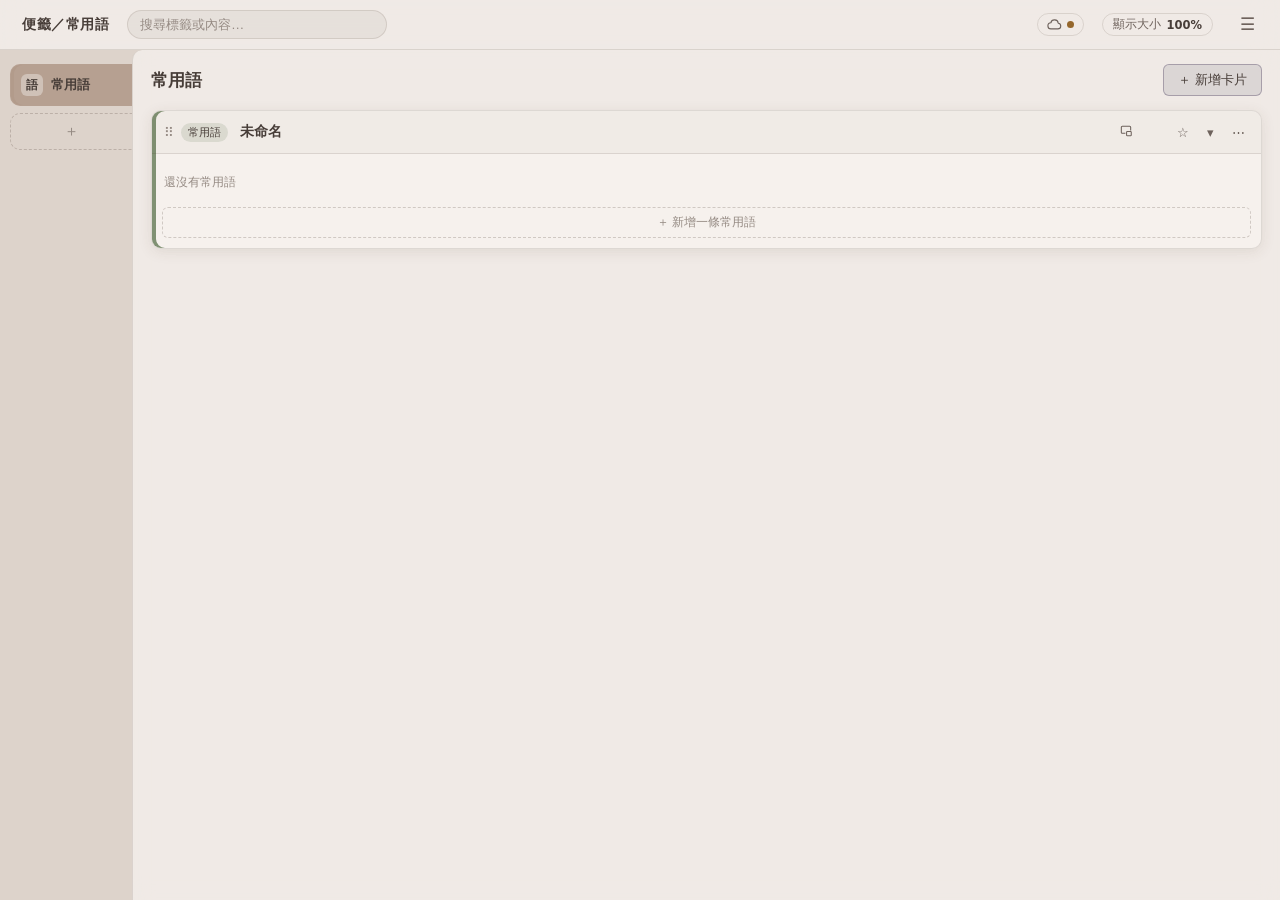
==== commit 3b2e597d: "Update homepage and README to 260921d" ====
--- a/index.html
+++ b/index.html
@@ -19,6 +19,16 @@
     <div class="brand" id="appTitle" title="點擊可改名">便籤／常用語</div>
     <input type="search" id="searchBox" placeholder="搜尋標籤或內容…" autocomplete="off">
     <div class="spacer"></div>
+    <!-- 雲端同步：常駐一顆狀態點，點開才是帳號與動作。
+         同步跟容量不一樣——它會出錯，而且出錯要馬上看得到，收進選單等於沒人看見 -->
+    <button class="zoom-one sync-one" id="btnSync" title="雲端同步">
+      <svg width="15" height="15" viewBox="0 0 24 24" fill="none" stroke="currentColor"
+           stroke-width="1.8" stroke-linecap="round" stroke-linejoin="round" aria-hidden="true">
+        <path d="M17.5 19a4.5 4.5 0 0 0 .5-8.97A6 6 0 0 0 6.2 9.2 3.9 3.9 0 0 0 6.5 19z"/>
+      </svg>
+      <span class="sync-dot" id="syncDot"></span>
+    </button>
+
     <!-- 顯示大小：平常只有一顆膠囊，點開才列出級距 -->
     <button class="zoom-one" id="btnZoom" title="整個畫面的顯示大小">
       <span>顯示大小</span><b id="zoomVal">100%</b>
@@ -64,6 +74,11 @@
 <!-- 顯示大小的級距選單 -->
 <div id="zoomPanel" hidden></div>
 
+<!-- 同步面板。跟 zoomPanel 一樣放在 body 底下而不是 #topbar 裡面：
+     topbar 有 backdrop-filter，會替裡面的固定定位元素另外開一層，
+     面板畫出來會霧掉、位置也變成相對於 topbar（截圖才看得出來） -->
+<div id="syncPanel" hidden></div>
+
 <!-- ☰ 選單 -->
 <div id="menuPanel" hidden>
   <button data-act="export">匯出資料</button>
@@ -90,6 +105,7 @@
 <script src="js/tabs.js"></script>
 <script src="js/theme.js"></script>
 <script src="js/pip.js"></script>
+<script src="js/drive.js"></script>
 <script src="js/app.js"></script>
 </body>
 </html>
--- a/css/style.css
+++ b/css/style.css
@@ -1755,6 +1755,71 @@
 }
 .zoom-one:hover { border-color: var(--accent-line); color: var(--text); }
 .zoom-one b { color: var(--text); font-weight: 600; }
+
+/* ---------- 雲端同步 ---------- */
+
+/* 狀態點的顏色就是全部的狀態指示：綠＝已同步、琥珀＝未登入或同步中、
+   紅＝失敗。只有顏色不夠（色盲、小點），所以按鈕的 title 一律寫著完整說明。 */
+.sync-one { padding: 3px 9px; }
+.sync-dot {
+  display: inline-block;
+  width: 7px;
+  height: 7px;
+  border-radius: 999px;
+  background: var(--text-faint);
+}
+.sync-dot[data-s="ok"]      { background: var(--ok); }
+.sync-dot[data-s="out"]     { background: var(--warn); }
+.sync-dot[data-s="syncing"] { background: var(--warn); }
+.sync-dot[data-s="offline"] { background: var(--warn); }
+.sync-dot[data-s="error"]   { background: var(--danger); }
+
+#syncPanel {
+  position: fixed;
+  top: 44px;
+  right: 108px;
+  z-index: 60;
+  width: 214px;
+  padding: 11px 12px;
+  background: var(--panel-solid);
+  border: 1px solid var(--border);
+  border-radius: var(--radius);
+  box-shadow: 0 8px 24px var(--shadow);
+}
+#syncPanel .sy-line { font-size: 12px; color: var(--text-dim); margin-bottom: 4px; }
+#syncPanel .sy-line b { color: var(--text); font-weight: 700; }
+#syncPanel .sy-mail {
+  font-size: 11px;
+  color: var(--text-faint);
+  margin-bottom: 9px;
+  overflow: hidden;
+  text-overflow: ellipsis;
+  white-space: nowrap;
+}
+#syncPanel .sy-row { display: flex; gap: 6px; }
+/* 高度與寬度都不由文字決定：中英文字型的行高差 3px（11.41） */
+#syncPanel .sy-row button {
+  display: inline-flex;
+  align-items: center;
+  justify-content: center;
+  line-height: 18px;
+  white-space: nowrap;
+  padding: 6px 10px;
+  border: 1px solid var(--border);
+  border-radius: var(--radius-sm);
+  background: transparent;
+  color: var(--text-dim);
+  font-family: inherit;
+  font-size: 12px;
+  cursor: pointer;
+}
+#syncPanel .sy-row button.main {
+  flex: 1;
+  border-color: var(--border-strong);
+  background: var(--raise-xs);
+  color: var(--text);
+}
+#syncPanel .sy-row button:hover { border-color: var(--accent-line); color: var(--text); }
 
 #zoomPanel {
   position: fixed;
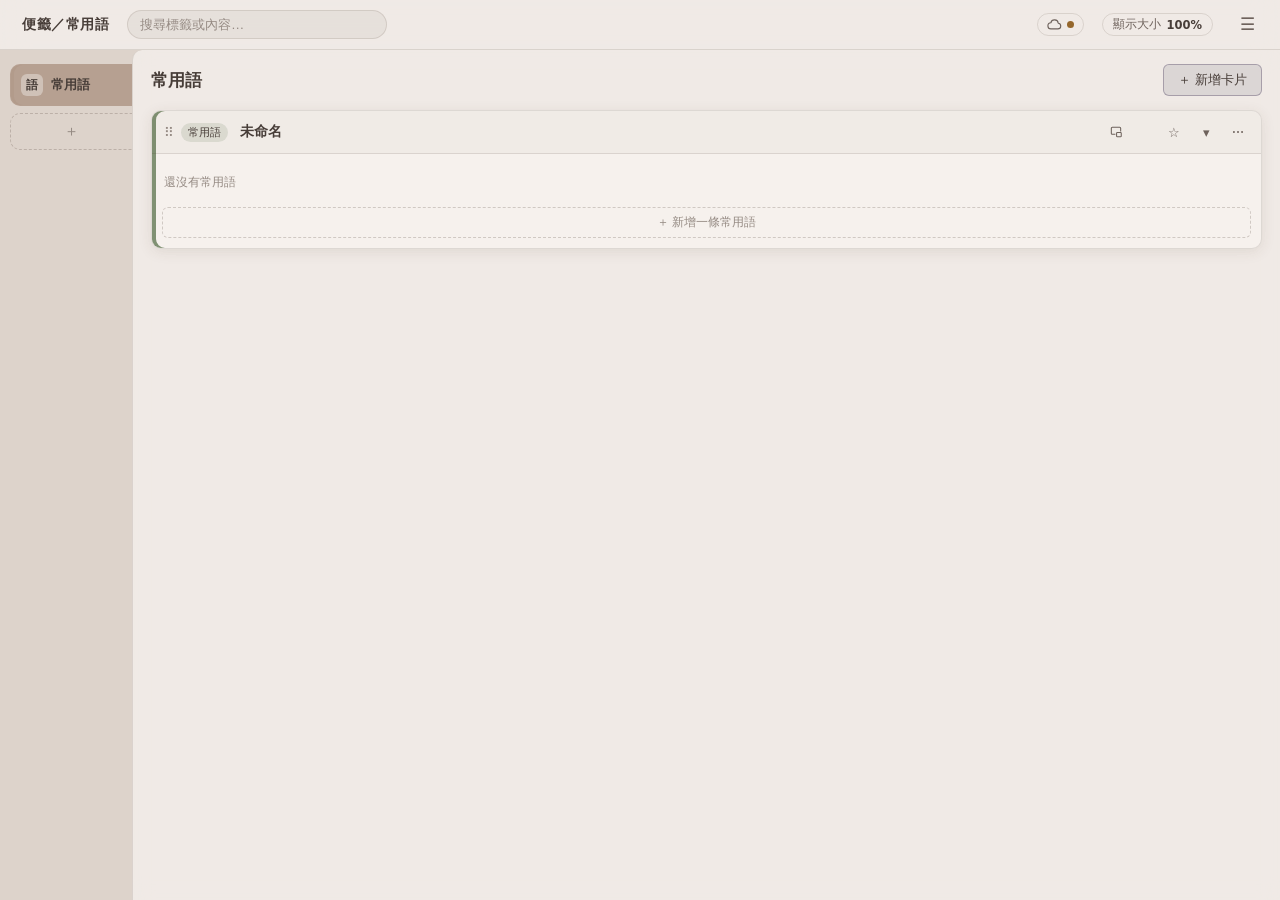
==== commit f74c1dae: "Update homepage and README from latest supplied files" ====
--- a/index.html
+++ b/index.html
@@ -82,6 +82,7 @@
 <!-- ☰ 選單 -->
 <div id="menuPanel" hidden>
   <button data-act="export">匯出資料</button>
+  <button data-act="shareExport">匯出卡片給別人</button>
   <button data-act="import">匯入資料</button>
   <hr>
   <button data-act="trash">最近刪除</button>
--- a/css/style.css
+++ b/css/style.css
@@ -187,10 +187,23 @@
   margin: 0;
   background: var(--bg-deep);
   color: var(--text);
-  font-family: "Microsoft JhengHei UI", "Microsoft JhengHei", "Segoe UI", system-ui, sans-serif;
+  /* 正黑體後面接雅黑體（v4.35）：正黑體沒有「录、码」這類簡體字，
+     Windows 會一個字一個字往後找有這個字的字型，排在下一個的是雅黑體才不會借到別套 */
+  font-family: "Microsoft JhengHei UI", "Microsoft JhengHei", "Microsoft YaHei UI", "Microsoft YaHei",
+               "Segoe UI", system-ui, sans-serif;
   font-size: 14px;
   overflow: hidden;
 }
+
+/* 介面字型（v4.35，☰ →「外觀」）。都是電腦內建的字型，不從網路載入。
+   html 與 body 都要寫：body 上的規則會蓋掉從 html 繼承下來的 */
+:root[data-font="yahei"],
+:root[data-font="yahei"] body {
+  font-family: "Microsoft YaHei UI", "Microsoft YaHei", "Microsoft JhengHei UI", "Microsoft JhengHei",
+               "Segoe UI", system-ui, sans-serif;
+}
+:root[data-font="system"],
+:root[data-font="system"] body { font-family: system-ui, "Segoe UI", sans-serif; }
 
 /* 淡淡的漸層底，讓毛玻璃有東西可以透 */
 body::before {
@@ -482,6 +495,8 @@
 
 /* 搜尋時看到的是過濾後的結果，拖曳算出來的順序是錯的，所以把手直接不出現 */
 #cardGrid.searching .drag-handle,
+#cardGrid.searching .li-grip,
+#cardGrid.searching .link-grip,
 #cardGrid.searching .qp-grip { visibility: hidden; }
 
 .card {
@@ -506,6 +521,7 @@
   padding: 2px 7px;
   border-radius: 999px;
   flex: 0 0 auto;
+  white-space: nowrap;   /* 標題列擠的時候標籤不可以折成兩行（使用者截圖的「TO／TP」） */
 }
 .card-title {
   flex: 1;
@@ -520,6 +536,16 @@
 }
 .card-title:hover { background: var(--raise-sm); }
 .card-head .icon-btn { font-size: 13px; padding: 2px 6px; }
+/* 標題列的鈕一律同高、內容上下置中：眼睛是 SVG、⦿ 與 ⋯ 是字，
+   各字型把符號畫在不同高度，不固定盒子會高低不齊（使用者截圖） */
+.card-head .icon-btn {
+  display: inline-flex;
+  align-items: center;
+  justify-content: center;
+  height: 24px;
+  min-width: 26px;
+  line-height: 1;
+}
 .card-body { padding: 10px; }
 
 /* 看起來像文字，點下去就能改 */
@@ -645,16 +671,79 @@
 .todo-row .editable { flex: 1; }
 .todo-row.done .editable { text-decoration: line-through; color: var(--text-faint); }
 
-/* ---------- 連結 ---------- */
-.link-row { display: flex; align-items: center; gap: 8px; padding: 4px 2px; }
+/* ---------- 連結收藏（v4.35：連結卡＋私人卡片） ---------- */
+/* 固定欄位用 grid，不用 flex：這一列有八個東西（把手／勾選／展開／名稱／標記／
+   複製／編輯／刪除），flex 排的話多一個元素就會把名稱擠歪（11.4）。
+   沒東西的格子也留著空的元素佔位（11.24）。 */
+.link-row {
+  display: grid;
+  grid-template-columns: 16px 13px 14px minmax(60px, 1fr) minmax(0, auto) auto auto auto;
+  align-items: center;
+  gap: 6px;
+  padding: 4px 2px;
+}
+/* 整張卡片都沒有網址（只放帳密）：沒有勾選框那一欄（261002b） */
+.link-row.no-check {
+  grid-template-columns: 16px 14px minmax(60px, 1fr) minmax(0, auto) auto auto auto;
+}
+/* 展開鈕只是一個小三角形，不用跟動作鈕一樣寬（261002b：原本 24px 看起來空一大格） */
+.card-body .link-row .pv-tri { width: 14px; }
+.link-check-gap, .pv-tri-gap, .icon-gap { display: block; }
+.icon-gap { width: 24px; }
+.link-row .lk-plain {
+  overflow: hidden;
+  text-overflow: ellipsis;
+  white-space: nowrap;
+  color: var(--text);
+}
+.link-row .lk-plain[title] { cursor: pointer; }
 .link-row a {
   color: var(--accent);
   text-decoration: none;
-  flex: 1;
   overflow: hidden;
   text-overflow: ellipsis;
   white-space: nowrap;
 }
+
+/* 平常隱藏，滑鼠移到這一列才浮現。跟卡片、常用語列、便籤同一套做法 */
+.link-grip {
+  color: var(--text-faint);
+  cursor: grab;
+  font-size: 12px;
+  line-height: 20px;
+  letter-spacing: -1px;
+  user-select: none;
+  opacity: 0;
+  text-align: center;
+}
+/* 只有一條網址時標記欄沒東西，但格子要留著（同把手，11.24） */
+.link-badge-gap { width: 0; }
+
+.link-row:hover .link-grip { opacity: 1; }
+.link-grip:hover { color: var(--accent); }
+.link-grip:active { cursor: grabbing; }
+.lk-item.dragging { opacity: 0.35; }
+.lk-item.row-drop-target { box-shadow: inset 0 2px 0 var(--accent); }
+
+/* 展開之後的內容：縮排對齊名稱那一欄，左邊一條細線表示「這是上面那一筆的」 */
+.lk-detail {
+  margin: 0 0 6px 46px;
+  padding: 2px 0 2px 10px;
+  border-left: 2px solid var(--border);
+}
+.lk-detail .pv-field .icon-btn { width: 24px; height: 22px; }
+.lk-url { align-items: center; }
+.pv-field .lk-url-label {
+  flex: 0 0 auto;
+  min-width: 34px;
+  max-width: 40%;
+  overflow: hidden;
+  text-overflow: ellipsis;
+  white-space: nowrap;
+  color: var(--text-dim);
+}
+.lk-memo { align-items: flex-start; }
+.lk-memo .pv-note { flex: 1; min-width: 0; margin: 0; padding: 0; border-top: none; color: var(--text-dim); font-size: 12px; }
 .link-row a:hover { text-decoration: underline; }
 
 /* 刪除鈕：平常不搶眼，滑過才轉紅，降低誤點機率 */
@@ -770,6 +859,30 @@
 .type-opt small { display: block; color: var(--text-faint); font-size: 11px; margin-top: 3px; }
 .type-opt[disabled] { opacity: 0.4; cursor: not-allowed; }
 
+/* v4.23：類型可以拖曳排序。把手與磁磚是兄弟元素，疊在左上角；
+   磁磚左邊多留一點空間給它，點把手不會按到磁磚（11.1） */
+.type-cell { position: relative; display: grid; }
+.type-cell .type-opt { padding-left: 24px; }
+.type-grip {
+  position: absolute;
+  top: 10px;
+  left: 6px;
+  width: 16px;
+  text-align: center;
+  font-size: 12px;
+  color: var(--text-faint);
+  cursor: grab;
+  opacity: 0;
+  user-select: none;
+  transition: opacity 0.12s;
+}
+.type-cell:hover .type-grip { opacity: 1; }
+.type-grip:hover { color: var(--accent); }
+.type-grip:active { cursor: grabbing; }
+.type-cell.dragging { opacity: 0.4; }
+/* 插入位置：左緣一條線，同其他清單的 row-drop-target */
+.type-cell.row-drop-target .type-opt { box-shadow: inset 3px 0 0 var(--accent); }
+
 /* ---------- ☰ 選單 ---------- */
 #menuPanel {
   position: fixed;
@@ -886,8 +999,9 @@
 
 .link-bar {
   display: flex;
-  align-items: center;
-  gap: 8px;
+  flex-wrap: wrap;          /* 卡片窄的時候「複製開啟連結」跟「開啟已勾選」換到下一行 */
+  align-items: center;
+  gap: 6px 8px;
   padding-bottom: 8px;
   margin-bottom: 6px;
   border-bottom: 1px solid var(--border);
@@ -904,20 +1018,30 @@
   font-size: 12px;
 }
 .link-mini:hover { color: var(--text); border-color: var(--accent-line); }
-
-.link-open { font-size: 12px; padding: 4px 12px; }
+.link-mini:disabled { opacity: 0.4; cursor: not-allowed; }
+.link-mini.copied { background: var(--accent-soft); }
+.link-copyopen { white-space: nowrap; }
+
+.link-open { font-size: 12px; padding: 4px 12px; margin-left: auto; }   /* 換到下一行時仍靠右 */
 .link-open:disabled { opacity: 0.4; cursor: not-allowed; }
 
 .link-check { accent-color: var(--accent); flex: 0 0 auto; cursor: pointer; }
-
+/* 連結收藏的勾選框在 13px 的格子裡（v4.35）。瀏覽器預設的外距會把它擠成一個點 */
+.link-row .link-check { width: 13px; height: 13px; margin: 0; }
+
+/* 標記要讓得出空間：它是 grid 的 auto 欄位，不讓它縮的話窄卡片上會把
+   名稱那一欄壓成 0px（名稱直接看不見），按鈕還會被推出卡片外。
+   縮到不夠時自己出現刪節號，名稱永遠保得住 60px。 */
 .link-badge {
-  flex: 0 0 auto;
+  min-width: 0;
   font-size: 10.5px;
   color: var(--text-faint);
   background: var(--sink-soft);
   border-radius: 999px;
   padding: 2px 8px;
   white-space: nowrap;
+  overflow: hidden;
+  text-overflow: ellipsis;
 }
 .link-badge.warn { color: var(--danger-text); background: var(--danger-soft); }
 
@@ -1010,6 +1134,8 @@
    ============================================================ */
 
 .card-type-editable { cursor: text; }
+/* 加密的連結收藏：標題前一個小鎖頭（v4.35）。淡淡的，看得出來就好 */
+.card-lock { flex: 0 0 auto; display: inline-flex; color: var(--text-faint); margin: 0 -2px 0 0; }
 .card-type-editable:hover { background: var(--accent-hover); }
 
 .locked-body {
@@ -1023,32 +1149,9 @@
   margin: 10px 0 14px;
 }
 
-/* ---- 單筆項目 ---- */
-
-.pv-row {
-  border: 1px solid var(--border);
-  border-radius: var(--radius-sm);
-  padding: 9px 10px;
-  margin-bottom: 8px;
-  background: var(--raise-xs);
-}
-.pv-head {
-  display: flex;
-  align-items: center;
-  gap: 4px;
-  margin-bottom: 6px;
-}
-/* 摺疊時沒有下方內容，留著 margin 會讓列高多出一截 */
-.pv-head.collapsed { margin-bottom: 0; }
+/* ---- 單筆項目（v4.35 起是連結收藏的展開內容，列本身用 .link-row） ---- */
 
 .pv-tri { color: var(--text-faint); }
-
-.pv-memo-actions {
-  display: flex;
-  justify-content: flex-end;
-  margin-top: 4px;
-}
-.pv-memo-actions .icon-btn { width: 24px; height: 22px; padding: 0; }
 
 /* 型別二選一。做成一整條分段控制，不用兩顆分開的按鈕，
    讓「只能選一個」在視覺上就講清楚 */
@@ -1076,15 +1179,6 @@
   background: var(--accent-soft);
   color: var(--accent);
 }
-.pv-name {
-  flex: 1;
-  font-size: 13px;
-  font-weight: 600;
-  overflow: hidden;
-  text-overflow: ellipsis;
-  white-space: nowrap;
-}
-.pv-head .icon-btn,
 .pv-field .icon-btn {
   width: 24px;
   height: 22px;
@@ -1525,14 +1619,18 @@
    方向是刻意的——日後新增卡片類型時忘了標記，只會少一顆按鈕，
    不會在唯讀的小視窗裡冒出一顆刪除鍵（對照 11.3 的列舉法問題） */
 #pipRoot .icon-btn:not(.pip-ok),
-#pipRoot .row-add,
+#pipRoot .row-add:not(.pip-ok),
 #pipRoot .color-dot { display: none; }
 
 /* 把手改用 visibility 而不是 display:none。
    常用語的標題列與資料列是 grid，display:none 會讓後面的欄位整排往前遞補一格，
    結果「複製鍵」跟「標籤」疊在一起。visibility 保留格子，只是看不見。 */
 #pipRoot .drag-handle,
+#pipRoot .link-grip,
 #pipRoot .qp-grip { visibility: hidden; }
+
+/* 置頂／不置頂的切換鈕，只存在小視窗自己的標題列上 */
+#pipRoot .pip-mode-btn { margin-left: auto; }
 
 /* 小視窗裡的密碼輸入。主視窗的彈窗在這裡看不到，只能自己做一份 */
 .pip-ask {
@@ -1731,6 +1829,33 @@
   overflow: visible;
 }
 
+/* 小視窗裡的自由格式便籤：內容區本身就是輸入框（261003b，參考 Windows 便籤）。
+   平常看起來跟顯示狀態一樣（沒有框線），游標進來才有一圈淡淡的框，提示「正在打字」。
+   高度由程式跟著內容長，不出現自己的捲動條、也不給拖拉角 */
+.nt-pip-edit {
+  display: block;
+  width: 100%;
+  box-sizing: border-box;
+  min-height: 2.6em;
+  margin: 0;
+  padding: 2px 6px 6px;
+  border: 1px solid transparent;
+  border-radius: var(--radius-sm);
+  background: transparent;
+  color: var(--text);
+  font: inherit;
+  font-size: 13px;
+  line-height: 1.6;
+  white-space: pre-wrap;
+  overflow: hidden;
+  resize: none;
+  outline: none;
+}
+.nt-pip-edit:hover { border-color: var(--border); }
+.nt-pip-edit:focus { border-color: var(--accent-line); background: var(--field-bg); }
+.nt-pip-edit::placeholder { color: var(--text-faint); }
+.pip-ask-msg { color: var(--text-dim); font-size: 13px; line-height: 1.6; }
+
 .clear-done { margin-top: 4px; color: var(--text-faint); }
 .clear-done:hover { color: var(--danger); border-color: var(--danger); }
 
@@ -1797,6 +1922,16 @@
   white-space: nowrap;
 }
 #syncPanel .sy-row { display: flex; gap: 6px; }
+
+/* 未登入時那一行「連不上的話可以匯入」是說明，不是信箱：信箱用刪節號
+   截斷是對的（很長又不需要全看），說明截掉就等於沒寫（只有截圖看得出來）。 */
+#syncPanel .sy-hint {
+  font-size: 11px;
+  line-height: 1.5;
+  color: var(--text-faint);
+  margin-bottom: 9px;
+  white-space: normal;
+}
 /* 高度與寬度都不由文字決定：中英文字型的行高差 3px（11.41） */
 #syncPanel .sy-row button {
   display: inline-flex;
@@ -1867,6 +2002,8 @@
 .cz-body,
 #menuPanel,
 #zoomPanel,
+.pip-tabs,
+.tp-list,
 .color-pop { overscroll-behavior: contain; }
 
 
@@ -2121,3 +2258,416 @@
 /* 快滿了才換顏色。平常不吵人，門檻到了要一眼看出來 */
 .qbar-fill[data-level="warn"] { background: var(--warn); }
 .qbar-fill[data-level="full"] { background: var(--danger); }
+
+
+/* ============================================================
+   v4.23：便籤的「欄位」型別
+   ------------------------------------------------------------
+   外觀照使用者看過的 A 案截圖：標題行加粗、欄位名在左、輸入框在右，
+   底下一排「複製／一鍵清空／管理欄位」。
+   所有欄位共用同一個 grid，欄位名那一欄才對得齊（11.4）。
+   欄位名那一欄最多佔 45%、自己出刪節號；輸入框至少 80px，
+   欄位名再長也不會把它壓成 0（11.51）。
+   ============================================================ */
+
+.nf-body { padding: 2px 6px 8px 6px; }
+.nf-title {
+  font-size: 13px;
+  font-weight: 700;
+  color: var(--text);
+  margin: 2px 0 8px;
+  overflow-wrap: anywhere;
+}
+.nf-rows {
+  display: grid;
+  grid-template-columns: fit-content(45%) minmax(80px, 1fr);
+  gap: 6px 8px;
+  align-items: center;
+}
+.nf-label {
+  min-width: 0;
+  overflow: hidden;
+  text-overflow: ellipsis;
+  white-space: nowrap;
+  font-size: 12.5px;
+  color: var(--text-dim);
+}
+.nf-label::after { content: '：'; }
+.nf-input {
+  min-width: 0;
+  width: 100%;
+  font-size: 12.5px;
+  line-height: 18px;
+  padding: 3px 8px;
+  border-radius: var(--radius-sm);
+  background: var(--field-bg);
+  border: 1px solid var(--border);
+  color: var(--text);
+  font-family: inherit;
+}
+.nf-input:focus { outline: none; border-color: var(--accent-line); }
+.nf-actions {
+  display: flex;
+  flex-wrap: wrap;
+  align-items: center;
+  gap: 6px;
+  margin-top: 10px;
+}
+/* 高度固定，不由字決定（11.41） */
+.nf-btn {
+  display: inline-flex;
+  align-items: center;
+  justify-content: center;
+  line-height: 18px;
+  padding: 3px 9px;
+  font-size: 11.5px;
+  font-family: inherit;
+  color: var(--text-dim);
+  background: var(--raise-xs);
+  border: 1px solid var(--border-strong);
+  border-radius: var(--radius-sm);
+  cursor: pointer;
+}
+.nf-btn:hover { color: var(--text); border-color: var(--accent-line); }
+.nf-btn.nf-main { color: var(--text); border-color: var(--accent-line); }
+.nf-btn.copied { background: var(--accent-soft); }
+.nf-hint { margin-left: auto; font-size: 10.5px; color: var(--text-faint); }
+
+
+/* ============================================================
+   v4.24：待辦、倒數、私人卡片的每一筆也能拖曳排序
+   把手跟連結列同一個樣子：平常隱藏，滑到那一列才浮現。
+   ============================================================ */
+.li-grip {
+  flex: 0 0 12px;
+  width: 12px;
+  color: var(--text-faint);
+  cursor: grab;
+  font-size: 12px;
+  line-height: 20px;
+  letter-spacing: -1px;
+  user-select: none;
+  opacity: 0;
+  text-align: center;
+}
+.todo-row .li-grip { margin-right: -4px; }
+.todo-row:hover .li-grip { opacity: 1; }
+.li-grip:hover { color: var(--accent); }
+.li-grip:active { cursor: grabbing; }
+.todo-row.dragging { opacity: 0.35; }
+.todo-row.row-drop-target { box-shadow: inset 0 2px 0 var(--accent); }
+
+
+/* ============================================================
+   v4.26：驗證碼卡（B 案「兩行式」）
+   名稱小字在上、6 位數放大在下、倒數圓環在左、改名／刪除在右（滑過才出現）。
+   一個 grid 排，把手／圓環／動作都跨兩列，各列對齊由版面規則保證（11.4）。
+   ============================================================ */
+
+.tp-row {
+  display: grid;
+  grid-template-columns: 12px 22px minmax(0, 1fr) auto;
+  grid-template-rows: auto auto;
+  column-gap: 10px;
+  align-items: center;
+  padding: 8px 2px;
+  border-bottom: 1px solid var(--border);
+}
+.tp-row:last-of-type { border-bottom: none; }
+/* 超過六筆時清單自己捲動（9/27）。max-height 由 tabs.js 量第六列的下緣寫進 style，
+   這裡的 380px 只是量不到時的備用值（約六列）。
+   offsetTop 要以清單本身為基準，所以要 position: relative。 */
+.tp-list { position: relative; }
+.tp-list.tp-scroll {
+  max-height: 380px;
+  overflow-y: auto;
+  scrollbar-width: thin;
+  border-bottom: 1px solid var(--border);
+}
+.tp-row .li-grip { grid-row: 1 / 3; grid-column: 1; }
+.tp-row:hover .li-grip { opacity: 1; }
+.tp-row.dragging { opacity: 0.35; }
+.tp-row.row-drop-target { box-shadow: inset 0 2px 0 var(--accent); }
+.tp-ring-wrap { grid-row: 1 / 3; grid-column: 2; display: flex; }
+.tp-name {
+  grid-row: 1; grid-column: 3;
+  min-width: 0;
+  overflow: hidden;
+  text-overflow: ellipsis;
+  white-space: nowrap;
+  font-size: 12px;
+  color: var(--text-dim);
+}
+.tp-line { grid-row: 2; grid-column: 3; display: flex; align-items: baseline; gap: 10px; min-width: 0; }
+.tp-acts { grid-row: 1 / 3; grid-column: 4; display: flex; gap: 2px; opacity: 0; transition: opacity 0.12s; }
+.tp-row:hover .tp-acts,
+.tp-acts .icon-btn:focus-visible { opacity: 1; }
+#pipRoot .tp-acts { display: none; }
+
+.tp-ring { width: 22px; height: 22px; }
+.tp-ring circle { fill: none; stroke-width: 3; }
+.tp-ring .bg { stroke: var(--border); }
+.tp-ring .fg {
+  stroke: var(--accent);
+  stroke-linecap: round;
+  transform: rotate(-90deg);
+  transform-origin: 50% 50%;
+  transition: stroke-dasharray 0.3s linear;
+}
+.tp-ring.warn .fg { stroke: var(--danger); }
+
+/* 數字用等寬字，才不會每秒換字時寬度跳來跳去 */
+.tp-code {
+  font-family: ui-monospace, Consolas, "Courier New", monospace;
+  font-size: 26px;
+  line-height: 32px;
+  letter-spacing: 1px;
+  color: var(--text);
+  cursor: pointer;
+  white-space: nowrap;
+  border-radius: var(--radius-sm);
+}
+.tp-code:hover { background: var(--raise-sm); }
+.tp-code.warn { color: var(--danger); }
+.tp-code.copied { background: var(--accent-soft); }
+.tp-hint { font-size: 10.5px; color: var(--text-faint); margin-top: 6px; }
+/* 名稱搜尋（v4.35）。主視窗與小視窗都有 */
+.tp-search {
+  width: 100%;
+  margin: 0 0 6px;
+  padding: 4px 9px;
+  font: inherit;
+  font-size: 12.5px;
+  line-height: 18px;
+  color: var(--text);
+  background: var(--field-bg);
+  border: 1px solid var(--border);
+  border-radius: var(--radius-sm);
+  outline: none;
+}
+.tp-search:focus { border-color: var(--accent-line); }
+.tp-clock {
+  font-size: 11.5px;
+  color: var(--danger);
+  background: var(--danger-fill);
+  border-radius: var(--radius-sm);
+  padding: 5px 8px;
+  margin-bottom: 8px;
+}
+
+/* 新增帳號的彈窗 */
+.tp-paste {
+  border: 1.5px dashed var(--border-strong);
+  border-radius: var(--radius-sm);
+  padding: 14px;
+  text-align: center;
+  color: var(--text-dim);
+  font-size: 12.5px;
+  line-height: 1.7;
+  background: var(--sink-soft);
+  cursor: text;
+}
+.tp-paste:focus { outline: none; border-color: var(--accent-line); }
+.tp-paste span { color: var(--text-faint); }
+#modalBody .tp-key { margin-top: 8px; }
+.tp-status.ok { color: var(--ok); }
+.tp-status.bad { color: var(--danger); }
+/* TOTP 卡的眼睛：遮起來時亮一點，看得出目前是遮著的 */
+.tp-eye.on { color: var(--accent); }
+
+/* ============================================================
+   v4.31：使用說明（☰ →「關於／說明」）
+   一整頁往下捲。寬版彈窗只給這種「要一直往下讀」的內容用。
+   ============================================================ */
+#modal.modal-wide { width: min(640px, 94vw); }
+.help { font-size: 13px; line-height: 1.75; color: var(--text-dim); }
+.help b { color: var(--text); font-weight: 600; }
+.help-h {
+  margin: 18px 0 6px;
+  font-size: 13.5px;
+  color: var(--text);
+  padding-bottom: 4px;
+  border-bottom: 1px solid var(--border);
+}
+.help-h:first-child { margin-top: 0; }
+.help-list { margin: 0; padding-left: 20px; }
+.help-list li { margin: 2px 0; }
+.help-p { margin: 0; }
+.help-card {
+  padding: 8px 10px;
+  margin: 6px 0;
+  border: 1px solid var(--border);
+  border-radius: var(--radius-sm);
+}
+.help-card-head { display: flex; flex-wrap: wrap; align-items: baseline; gap: 4px 10px; margin-bottom: 2px; }
+.help-card-head span { color: var(--text-faint); font-size: 12px; }
+.help-row { display: grid; grid-template-columns: 48px minmax(0, 1fr); gap: 8px; }
+.help-row em { font-style: normal; color: var(--text-faint); font-size: 12px; padding-top: 1px; }
+.help-qa { margin: 6px 0; }
+.help-qa b { display: block; }
+/* 說明頁最下面的隱私權政策與使用條款連結（v4.33） */
+.help-links { margin: 18px 0 0; padding-top: 10px; border-top: 1px solid var(--border); font-size: 12.5px; text-align: center; }
+.help-links a { color: var(--accent); }
+
+
+/* ============================================================
+   v4.35：小視窗放好幾張（A1，上面一排名稱切換）
+   名稱與 ✕ 是兩顆按鈕（11.1）。名稱多的時候這一排橫向捲動，不折行
+   ============================================================ */
+.pip-tabs {
+  display: flex;
+  gap: 4px;
+  margin: -2px 0 8px;
+  overflow-x: auto;
+  scrollbar-width: thin;
+}
+.pip-tab {
+  flex: 0 0 auto;
+  display: inline-flex;
+  align-items: center;
+  max-width: 160px;
+  border: 1px solid var(--border);
+  border-radius: 999px;
+  background: var(--panel);
+  color: var(--text-dim);
+}
+.pip-tab.on { background: var(--accent-soft); border-color: var(--accent-line); color: var(--text); }
+/* 拖曳排序中（261003b）：拿起來的那一顆半透明、虛線框 */
+.pip-tab.dragging { opacity: .55; border-style: dashed; }
+.pip-tab.dragging .pip-tab-name { cursor: grabbing; }
+.pip-tab-name {
+  min-width: 0;
+  padding: 4px 4px 4px 10px;
+  border: none;
+  background: none;
+  color: inherit;
+  font: inherit;
+  font-size: 12px;
+  line-height: 18px;
+  white-space: nowrap;
+  overflow: hidden;
+  text-overflow: ellipsis;
+  cursor: pointer;
+}
+/* 小視窗本來就小，✕ 也跟著縮（261002b：原本 20px，看起來大又容易誤按） */
+.pip-tab-x {
+  flex: 0 0 auto;
+  width: 14px;
+  height: 14px;
+  margin-right: 5px;
+  padding: 0;
+  border: none;
+  border-radius: 50%;
+  background: none;
+  color: var(--text-faint);
+  font-size: 8px;
+  line-height: 14px;
+  cursor: pointer;
+}
+.pip-tab-x:hover { color: var(--danger-text); background: var(--danger-fill); }
+/* 按了一下：變成「移出？」，再按一次才移出 */
+.pip-tab-x.ask {
+  width: auto;
+  height: 16px;
+  padding: 0 6px;
+  border-radius: 8px;
+  font-size: 11px;
+  line-height: 16px;
+  white-space: nowrap;
+  color: var(--danger-text);
+  background: var(--danger-fill);
+}
+
+/* ============================================================
+   v4.35：連結收藏的編輯彈窗——網址一列一條（網址＋備註）
+   ============================================================ */
+.lk-urls { margin-bottom: 4px; }
+.lk-url-row {
+  display: grid;
+  grid-template-columns: 18px minmax(0, 1fr) minmax(0, 0.6fr) 24px;
+  gap: 6px;
+  align-items: center;
+  margin-bottom: 6px;
+}
+/* 權重要高過上面那條「#modalBody input:not(…)」（它的 margin-bottom 會把每一列撐開、✕ 對不齊） */
+#modalBody .lk-url-row input:not([type=checkbox]):not([type=radio]):not([type=file]) { margin-bottom: 0; }
+.lk-url-in, .lk-note-in { min-width: 0; }
+.lk-url-row .icon-btn { width: 24px; height: 22px; padding: 0; display: grid; place-items: center; font-size: 12px; }
+.lk-url-row.dragging { opacity: 0.35; }
+.lk-url-row.row-drop-target { box-shadow: inset 0 2px 0 var(--accent); }
+.lk-url-add { margin: 0 0 12px; }
+
+/* ============================================================
+   v4.35：開啟連結頁（網址是 #open=…）
+   這一頁只負責開網址，不載入資料、不登入
+   ============================================================ */
+.op-wrap {
+  position: relative;
+  max-width: 640px;
+  margin: 0 auto;
+  padding: 40px 20px;
+  height: 100%;
+  overflow-y: auto;
+  overscroll-behavior: contain;
+  line-height: 1.7;
+}
+.op-title { font-size: 20px; margin: 0 0 10px; color: var(--text); }
+.op-status { font-size: 13.5px; color: var(--text-dim); margin-bottom: 14px; }
+.op-status.warn { color: var(--danger-text); }
+.op-status.ok { color: var(--ok); }
+.op-actions { margin-bottom: 16px; }
+.op-list { margin: 0; padding-left: 22px; }
+.op-list li { margin: 6px 0; }
+.op-list a { color: var(--accent); font-weight: 600; }
+.op-done { display: none; margin-left: 8px; font-size: 12px; color: var(--ok); }
+/* 開過的那幾條：打勾、變淡（261002c） */
+.op-list li.done .op-done { display: inline; }
+.op-list li.done a { color: var(--text-faint); font-weight: 400; }
+.op-url {
+  display: block;
+  font-size: 12px;
+  color: var(--text-faint);
+  overflow-wrap: anywhere;
+}
+.op-foot {
+  margin-top: 24px;
+  padding-top: 10px;
+  border-top: 1px solid var(--border);
+  font-size: 12px;
+  color: var(--text-faint);
+}
+
+/* ============================================================
+   匯出卡片給別人（v4.40）：照分類列出卡片勾選
+   這幾個是 label，要用 #modalBody 開頭蓋過上面「#modalBody label { display: block }」
+   ============================================================ */
+.share-group { margin: 0 0 12px; }
+#modalBody .share-cat {
+  display: flex; align-items: center; gap: 6px; margin: 0; font-size: 13px;
+  padding: 4px 0; font-weight: 600; color: var(--text);
+  border-bottom: 1px solid var(--border);
+  cursor: pointer;
+}
+#modalBody .share-row {
+  display: flex; flex-wrap: wrap; align-items: center; gap: 6px; margin: 0; font-size: 13px;
+  padding: 5px 0 5px 18px; color: var(--text); cursor: pointer;
+}
+#modalBody .share-row.off { color: var(--text-faint); cursor: default; }
+.share-type {
+  flex: 0 0 auto;
+  padding: 0 6px; border-radius: 999px;
+  background: var(--accent-soft); color: var(--text-dim);
+  font-size: 11px; line-height: 18px;
+}
+.share-name { min-width: 0; overflow: hidden; text-overflow: ellipsis; white-space: nowrap; }
+.share-why { flex-basis: 100%; padding-left: 24px; color: var(--text-faint); font-size: 12px; line-height: 1.5; }
+#modalBody .share-strip {
+  display: flex; align-items: center; gap: 6px; margin-bottom: 0; font-size: 13px;
+  margin-top: 6px; padding-top: 10px;
+  border-top: 1px dashed var(--border);
+  color: var(--text-dim); cursor: pointer;
+}
+#modalBody .share-strip[hidden] { display: none; }
+.share-list { margin: 8px 0 10px; padding-left: 20px; }
+.share-list li { margin: 2px 0; color: var(--text); }
+.share-list small { margin-left: 4px; color: var(--text-faint); }
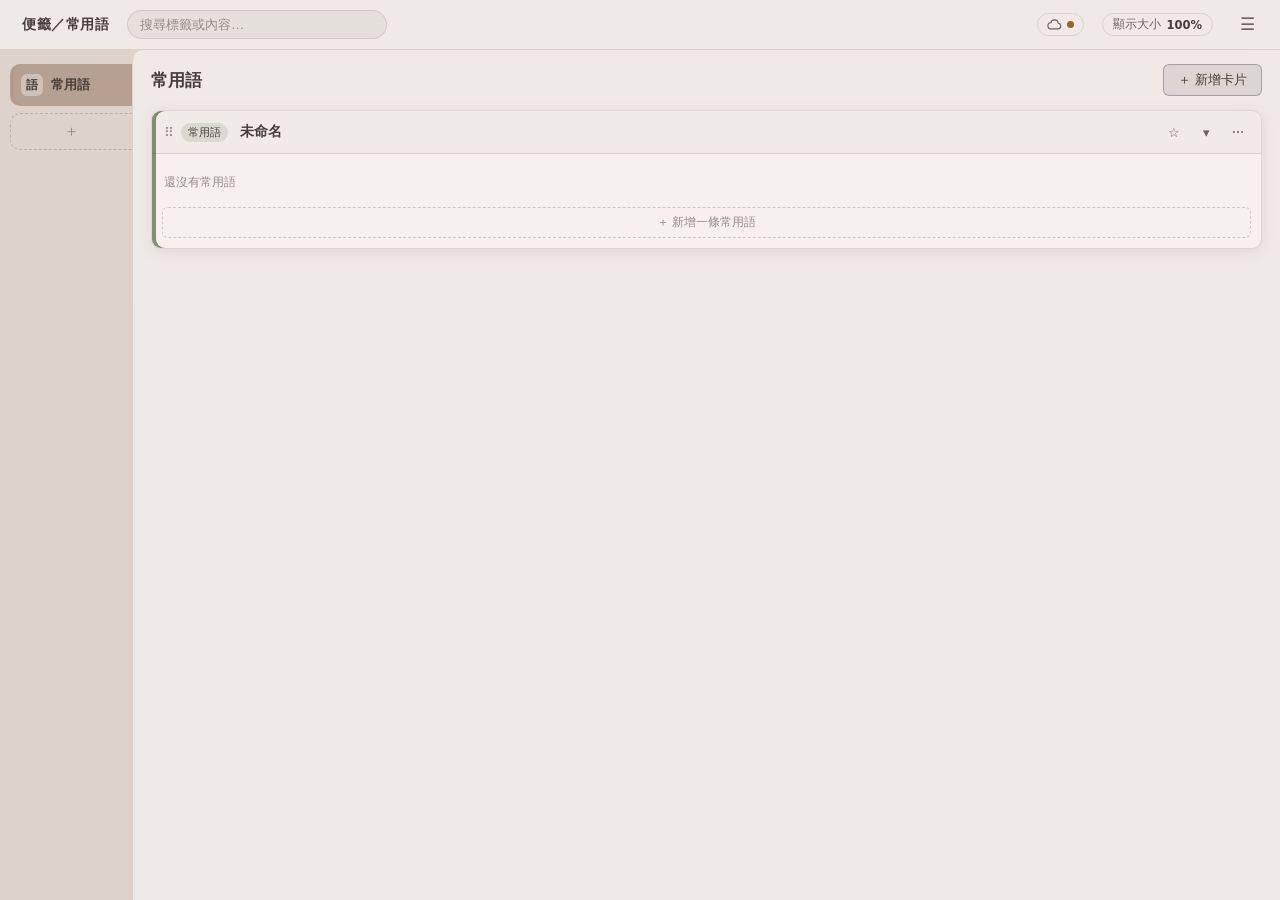
==== commit 79fb6881: "Add files via upload" ====
--- a/index.html
+++ b/index.html
@@ -7,6 +7,17 @@
 <head>
 <meta charset="UTF-8">
 <meta name="viewport" content="width=device-width, initial-scale=1.0">
+<!-- 網頁安全政策 CSP（261106a）：規定這一頁只能跑哪些程式、只能連去哪裡。
+     就算哪天又有一處把使用者的字當成 HTML 插進去，藏在裡面的 onerror 之類
+     也不會執行，資料也送不到 Google 以外的地方。
+       script-src  只跑自己儲存庫的 js 與 Google 登入元件；wasm-unsafe-eval 給 QR 辨識的 WebAssembly
+       connect-src 只能連 Google 的 Drive／帳號 API
+       style-src   unsafe-inline 是因為程式大量用 style 屬性與自訂配色的 <style>（只放驗過的色碼）
+       img-src     data:／blob: 給貼上的 QR 截圖
+       file:       讓檔案總管雙擊 index.html 的本機測試照樣能跑；放在 https 網頁上不會有任何作用
+     要加新的對外連線或第三方檔案時，這裡一定要跟著改，而且要先想清楚。 -->
+<meta http-equiv="Content-Security-Policy" content="default-src 'none'; script-src 'self' file: 'wasm-unsafe-eval' https://accounts.google.com/gsi/client; style-src 'self' file: 'unsafe-inline' https://accounts.google.com/gsi/style; img-src 'self' file: data: blob:; font-src 'self' file:; connect-src https://www.googleapis.com https://accounts.google.com/gsi/; frame-src https://accounts.google.com; base-uri 'none'; form-action 'none'; object-src 'none'">
+<meta name="referrer" content="no-referrer">
 <title>便籤／常用語工具</title>
 <link rel="stylesheet" href="css/style.css">
 </head>
--- a/css/style.css
+++ b/css/style.css
@@ -883,6 +883,18 @@
 /* 插入位置：左緣一條線，同其他清單的 row-drop-target */
 .type-cell.row-drop-target .type-opt { box-shadow: inset 3px 0 0 var(--accent); }
 
+/* 卡片 ⋯ 選單（v4.43）：每一項左邊 ⠿ 可以拖曳排序，同上面的類型磁磚。
+   ⠿ 平常就淡淡看得到（選單是一條一條的，不像磁磚一滑就看到），滑過去才全亮。
+   刪除沒有 ⠿，文字也往右縮一樣多，整欄對齊 */
+.menu-cell { position: relative; display: grid; margin-bottom: 6px; }
+.menu-cell .type-opt { width: 100%; padding-left: 26px; }
+.menu-cell .type-grip { top: 14px; opacity: .6; }
+.menu-cell:hover .type-grip { opacity: 1; }
+.menu-cell.dragging { opacity: 0.4; }
+.menu-cell.row-drop-target .type-opt { box-shadow: inset 3px 0 0 var(--accent); }
+.menu-hint { margin: 2px 0 4px; }
+.menu-reset { display: block; margin: 2px auto 0; }
+
 /* ---------- ☰ 選單 ---------- */
 #menuPanel {
   position: fixed;
@@ -1608,7 +1620,10 @@
   margin: 0;
   padding: 10px;
   overflow: auto;
-  background: var(--bg);
+  /* 底色要跟主視窗的內容區一樣：面板（--panel）疊在 --bg-deep 上（v4.40 修正）。
+     主視窗的卡片是 --panel-alt（半透明）→ 內容區 --panel（半透明）→ body 的 --bg-deep；
+     以前小視窗只鋪 --bg，卡片直接透出底色——自訂底色時（例如藍底）小視窗的卡片就偏藍偏灰 */
+  background: linear-gradient(var(--panel), var(--panel)), var(--bg-deep);
 }
 #pipRoot { min-height: 100%; }
 #pipRoot .card { width: auto; margin: 0; }
@@ -1674,7 +1689,9 @@
 
 /* 卡片標題列：⋯ 與彈出鈕 */
 .more-btn, .card-head .icon-btn.pip-on { opacity: 1; }
+/* 卡片在小視窗裡：⋯ 亮成強調色（v4.43，彈出鈕收進 ⋯ 之後靠它看出哪幾張彈出去了） */
 .card-head .pip-on { color: var(--accent); }
+.card-head .more-btn.pip-on { background: var(--accent-soft); border-radius: 6px; }
 .danger-opt { color: var(--danger); }
 .danger-opt:hover { border-color: var(--danger); background: var(--danger-soft); }
 
@@ -1848,6 +1865,10 @@
   line-height: 1.6;
   white-space: pre-wrap;
   overflow: hidden;
+  /* 261018a（使用者 10/18：滑鼠停在編輯框上滾輪捲不動）：上面 textarea 那條
+     overscroll-behavior: contain 是給「自己會捲」的框用的（11.34）。這個框高度跟著內容、
+     自己不捲，滾輪要整個交給小視窗；留著 contain，Chrome 停在框上時就把滾輪吃掉 */
+  overscroll-behavior: auto;
   resize: none;
   outline: none;
 }
@@ -2565,6 +2586,54 @@
   cursor: pointer;
 }
 .pip-tab-x:hover { color: var(--danger-text); background: var(--danger-fill); }
+/* ⇱ 拉出來自己一個視窗（v4.43）：跟 ✕ 一樣小，平常淡、滑過去轉強調色 */
+.pip-tab-out {
+  flex: 0 0 auto;
+  width: 14px;
+  height: 14px;
+  margin-right: 1px;
+  padding: 0;
+  border: none;
+  border-radius: 50%;
+  background: none;
+  color: var(--text-faint);
+  font-size: 10px;
+  line-height: 14px;
+  cursor: pointer;
+}
+.pip-tab-out:hover { color: var(--accent); background: var(--accent-soft); }
+
+/* 獨立小視窗的 ⇲（v4.44）：點了在下面跳兩個選項「加入置頂小視窗／加入不置頂小視窗」。
+   選項放在 body 底下，不在 #pipRoot 裡（那裡重畫會整個清掉、按鈕預設隱藏） */
+.pip-join-btn { font-size: 13px; }
+.pip-join-btn.on { color: var(--accent); background: var(--accent-soft); border-radius: 6px; }
+.pip-join-pop {
+  position: fixed;
+  z-index: 50;
+  min-width: 170px;
+  padding: 6px;
+  /* --panel 是半透明的，單獨鋪會透出後面的字（同 11.69）：墊在 --bg-deep 上變成不透明 */
+  background: linear-gradient(var(--panel), var(--panel)), var(--bg-deep);
+  border: 1px solid var(--border-strong);
+  border-radius: var(--radius-sm);
+  box-shadow: var(--shadow);
+}
+.pip-join-pop button {
+  display: block;
+  width: 100%;
+  padding: 7px 10px;
+  border: none;
+  border-radius: 6px;
+  background: none;
+  color: var(--text);
+  font: inherit;
+  font-size: 13px;
+  text-align: left;
+  cursor: pointer;
+}
+.pip-join-pop button:hover:not([disabled]) { background: var(--accent-soft); }
+.pip-join-pop button[disabled] { color: var(--text-faint); cursor: not-allowed; }
+.pip-join-pop small { display: block; padding: 0 10px 4px; color: var(--text-faint); font-size: 11px; }
 /* 按了一下：變成「移出？」，再按一次才移出 */
 .pip-tab-x.ask {
   width: auto;
@@ -2671,3 +2740,148 @@
 .share-list { margin: 8px 0 10px; padding-left: 20px; }
 .share-list li { margin: 2px 0; color: var(--text); }
 .share-list small { margin-left: 4px; color: var(--text-faint); }
+
+/* ============================================================
+   懶人欄位（v4.41；v4.46 改成「認內容＋就地教」）：貼一整列自動填
+   外觀照 10/09、10/19 給使用者看過的示意圖
+   ============================================================ */
+/* 整塊可以拿到焦點（點空白處再 Ctrl + V）；拿到焦點時給一圈淡框，看得出「貼在這裡」 */
+.nf-lazy { outline: none; border-radius: var(--radius-sm); }
+.nf-lazy:focus-within { box-shadow: 0 0 0 1px var(--accent-line); }
+
+/* 欄位名：名字自己出刪節號，後面的記號與冒號不會被切掉 */
+.nf-label.nf-lzl { display: flex; align-items: center; }
+.nf-label.nf-lzl::after { flex: none; }
+.nf-ltxt { min-width: 0; overflow: hidden; text-overflow: ellipsis; white-space: nowrap; }
+.lz-mark { flex: none; margin-left: 4px; }
+.lz-ok { color: var(--ok); font-size: 11px; }
+.lz-elim {
+  font-size: 10px; line-height: 14px; padding: 0 3px;
+  color: var(--warn); border: 1px solid var(--warn); border-radius: 4px;
+}
+.lz-dot {
+  width: 7px; height: 7px; border-radius: 50%;
+  background: var(--warn);
+}
+/* 貼過之後欄位名可以點（點了教它） */
+.nf-label.lz-pick {
+  cursor: pointer;
+  border-radius: var(--radius-sm);
+  padding: 1px 4px;
+  margin: -1px -4px;
+}
+.nf-label.lz-pick:hover { background: var(--raise-sm); color: var(--text); }
+.nf-label.lz-pick:focus-visible { outline: 1px solid var(--accent-line); }
+.nf-label.lz-teach {
+  color: var(--text);
+  background: var(--raise-sm);
+  box-shadow: inset 0 0 0 1.5px var(--text-dim);
+}
+.nf-input.lz-warn { border-color: var(--warn); }
+
+.lz-msg { margin: 8px 0 2px; font-size: 12px; line-height: 1.5; color: var(--text-dim); }
+.lz-msg.warn { color: var(--warn); }
+
+/* 這次貼的格子 */
+.lz-strip {
+  margin-top: 8px; padding: 8px 9px;
+  border: 1px dashed var(--accent-line); border-radius: var(--radius-sm);
+  background: var(--sink-soft);
+}
+.lz-strip-h {
+  display: flex; align-items: center; gap: 8px;
+  margin-bottom: 7px; font-size: 11.5px; color: var(--text-dim);
+}
+.lz-strip-h b { color: var(--text); font-weight: 600; white-space: nowrap; }
+.lz-strip-h span { min-width: 0; }
+.lz-x {
+  margin-left: auto; flex: none;
+  font: inherit; font-size: 11px; line-height: 16px; padding: 1px 7px;
+  color: var(--text-dim); background: none;
+  border: 1px solid var(--border-strong); border-radius: 5px;
+  cursor: pointer;
+}
+.lz-x:hover { color: var(--text); background: var(--raise-sm); }
+.lz-chips { display: flex; flex-wrap: wrap; gap: 6px; }
+.lz-chip {
+  display: inline-flex; align-items: baseline; max-width: 100%;
+  font: inherit; font-size: 12px; line-height: 18px; padding: 2px 8px;
+  color: var(--text); background: var(--raise-sm);
+  border: 1px solid var(--border-strong); border-radius: 6px;
+  cursor: pointer; text-align: left;
+}
+.lz-chip:hover { border-color: var(--accent-line); }
+.lz-chip small { flex: none; margin-right: 5px; font-size: 10px; color: var(--text-faint); }
+.lz-chip .lz-v { min-width: 0; overflow: hidden; text-overflow: ellipsis; white-space: nowrap; }
+.lz-chip .lz-to { flex: none; margin-left: 5px; font-size: 10.5px; color: var(--ok); }
+.lz-chip.used { opacity: 0.55; }
+.lz-chip.used:hover { opacity: 0.85; }
+.lz-chip.blank .lz-v { font-style: italic; color: var(--text-faint); }
+.lz-chip.lz-empty { font-style: italic; color: var(--text-dim); border-style: dashed; }
+
+/* 管理欄位：每個欄位的類型與學到的長相 */
+.lz-learn { margin-top: 12px; padding-top: 10px; border-top: 1px solid var(--border); }
+.lz-learn-h { font-size: 12.5px; font-weight: 600; color: var(--text); margin-bottom: 2px; }
+/* .field-hint 平常往上貼著輸入框（負的上邊距），這一區上面是小標，不能疊上去 */
+.lz-learn .field-hint { margin: 0 0 6px; }
+.lz-lrow {
+  display: grid; grid-template-columns: minmax(48px, 22%) 104px 1fr auto;
+  gap: 8px; align-items: start;
+  padding: 6px 0; border-bottom: 1px dashed var(--border);
+  font-size: 12px; color: var(--text-dim);
+}
+.lz-lrow b {
+  padding-top: 4px; color: var(--text); font-weight: 500;
+  min-width: 0; overflow: hidden; text-overflow: ellipsis; white-space: nowrap;
+}
+.lz-type {
+  width: 100%; min-width: 0; padding: 3px 4px;
+  background: var(--field-bg); color: var(--text);
+  border: 1px solid var(--border-strong); border-radius: var(--radius-sm);
+  font: inherit; font-size: 12px;
+}
+.lz-looks { display: flex; flex-direction: column; gap: 3px; padding-top: 4px; min-width: 0; }
+.lz-looks i { font-style: normal; color: var(--text-faint); }
+.lz-forget { height: 22px; font-size: 11px; padding: 0 7px; margin-top: 1px; }
+.lz-forget.danger { color: var(--danger-text); border-color: var(--danger-line); }
+
+/* ============================================================
+   便籤展開時不另外空一列（261003f，使用者 10/03 選方案 B）
+   ------------------------------------------------------------
+   以前展開時 ⠿ ▾ ✕ 那一列是空的（名稱在底下的內容區），每一筆都多頂著一條空白。
+   - 有標題的欄位型：標題寫進那一列（.nt-sum-title），內容區不再重複
+   - 自由格式與沒標題的：那一列改成疊在內容第一行上（.nt-overlay），
+     ⠿ 在左、▾ ✕ 在右，內容讓出左右兩邊的位置
+   ============================================================ */
+.nt-item.open .nt-summary.nt-sum-title {
+  font-weight: 700;
+  color: var(--text);
+  cursor: default;
+}
+
+.nt-item.nt-overlay { position: relative; }
+.nt-item.nt-overlay > .nt-head {
+  position: absolute;
+  top: 2px;
+  left: 0;
+  right: 0;
+  z-index: 1;
+  padding: 0 4px 0 0;
+  background: none;
+  pointer-events: none;      /* 中間空的地方讓點擊穿過去，點得到底下的內容 */
+}
+.nt-item.nt-overlay > .nt-head:hover { background: none; }
+.nt-item.nt-overlay > .nt-head > * { pointer-events: auto; }
+.nt-item.nt-overlay > .nt-head > .nt-summary { visibility: hidden; pointer-events: none; }
+
+/* 左邊讓給 ⠿（16px），右邊讓給 ▾ ✕（兩顆 24px＋間距＋邊距＝56px，多留一點） */
+.nt-item.nt-overlay > .nt-body { padding: 4px 60px 6px 18px; }
+.nt-item.nt-overlay > .nf-body { padding-left: 18px; padding-top: 2px; }
+/* 沒標題的欄位型：只有第一欄的輸入框讓出右邊，其他欄照舊對齊 */
+.nt-item.nt-overlay > .nf-body .nf-rows > .nf-input:first-of-type { width: calc(100% - 56px); }
+/* 小視窗的自由格式（一直是輸入框） */
+.nt-item.nt-overlay > .nt-pip-edit {
+  width: calc(100% - 18px);
+  margin-left: 18px;
+  padding-right: 60px;
+}
